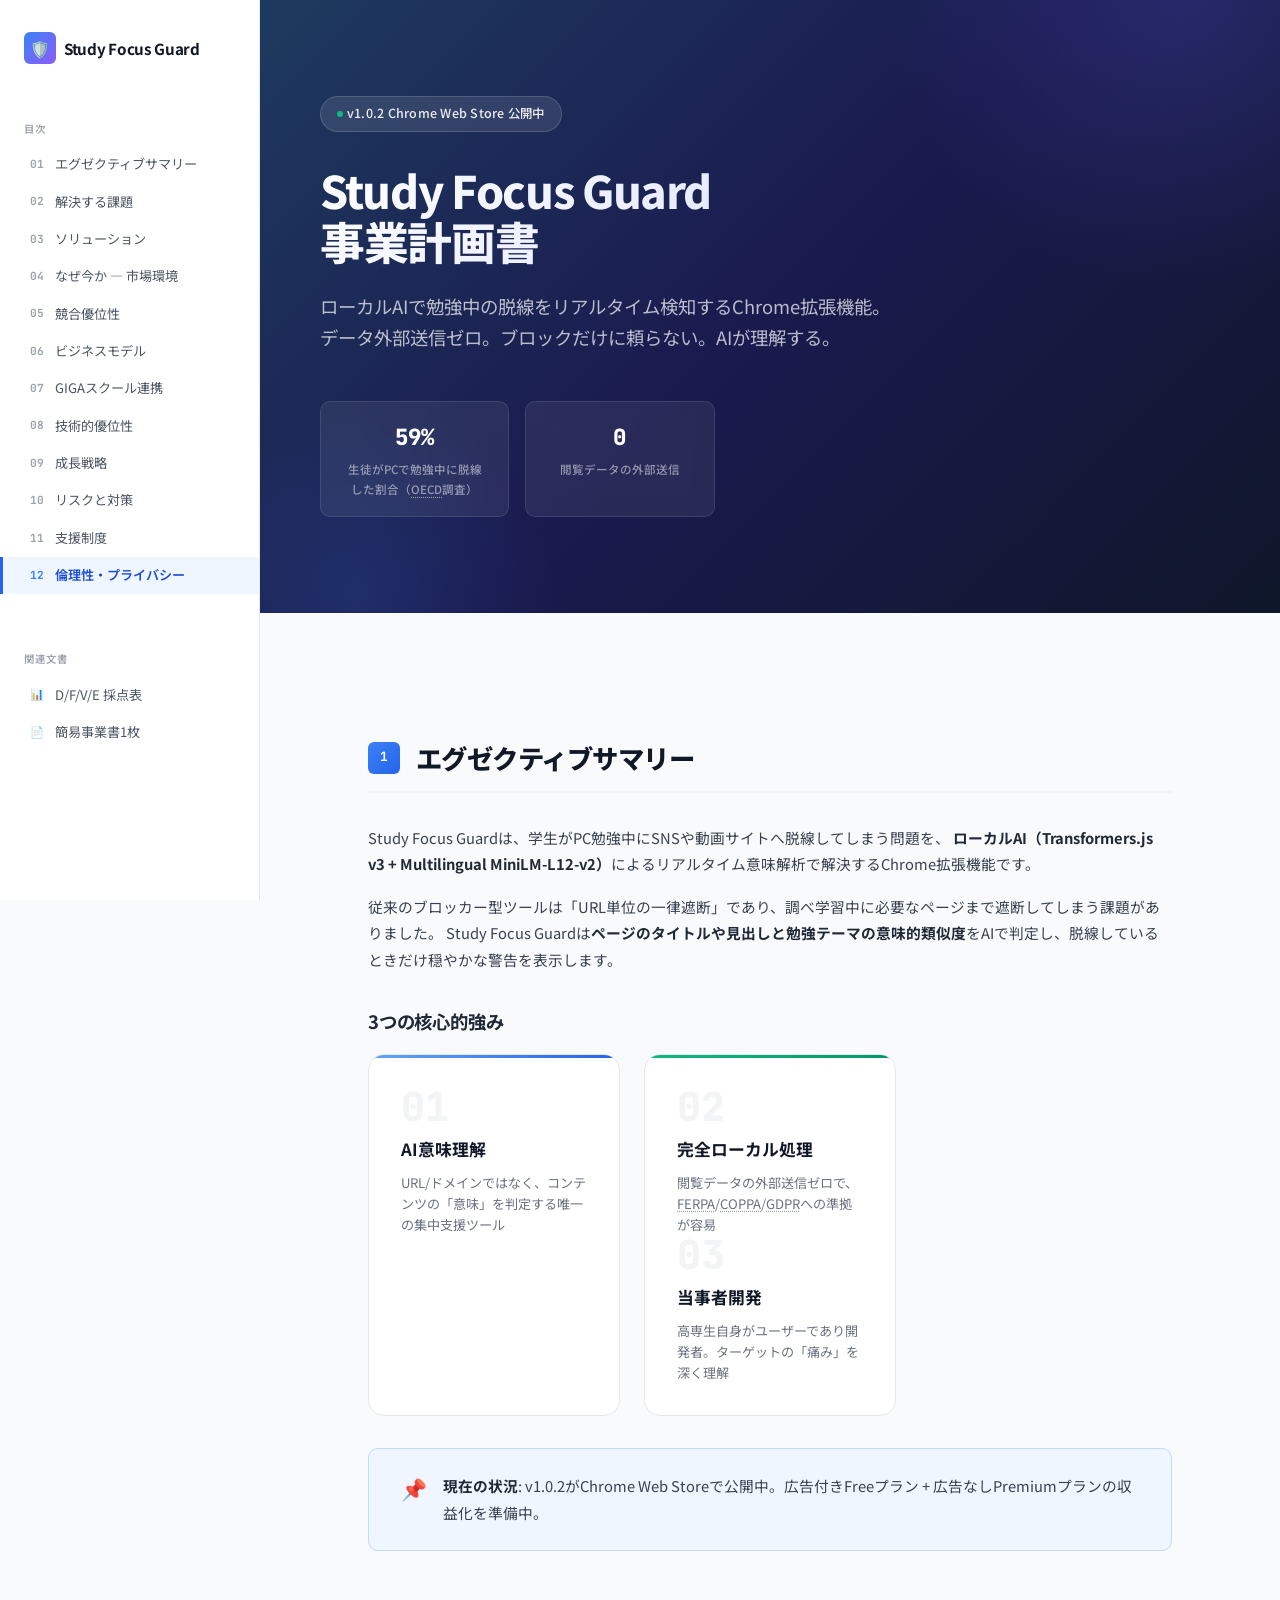
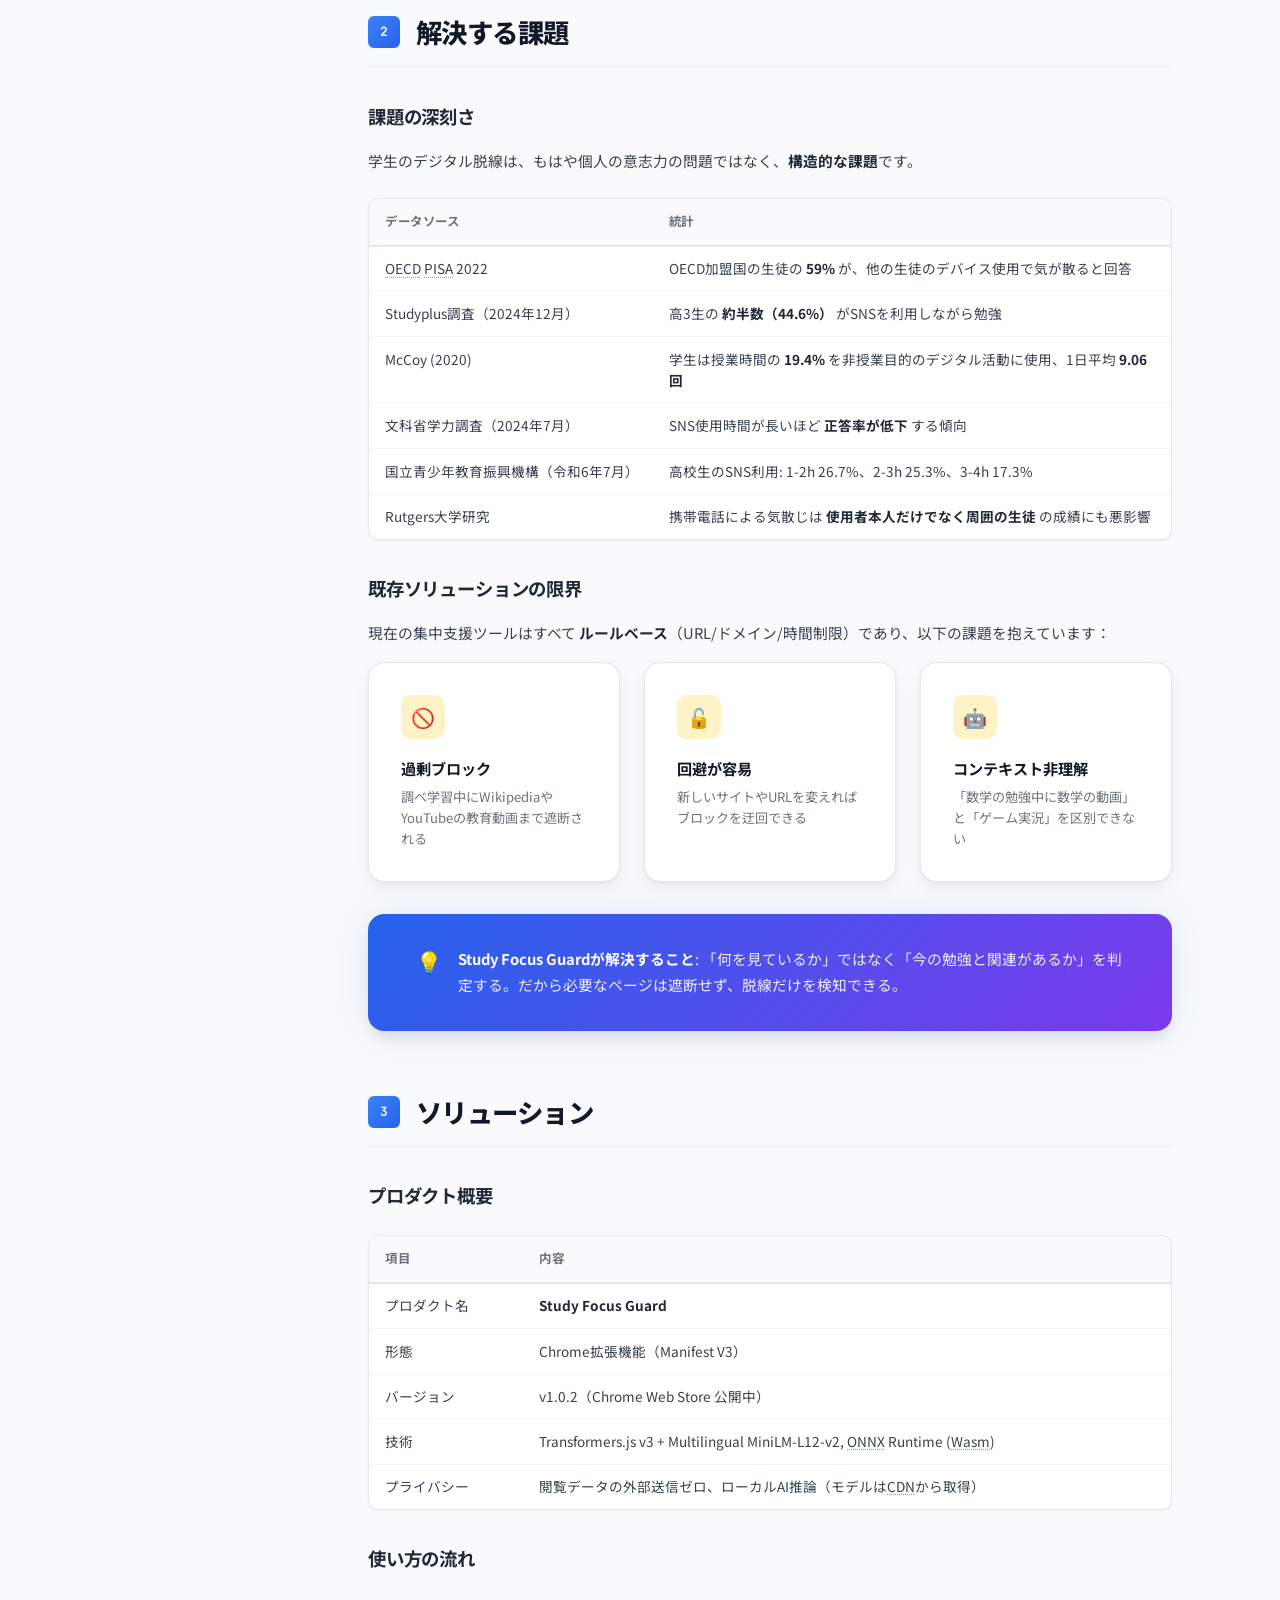
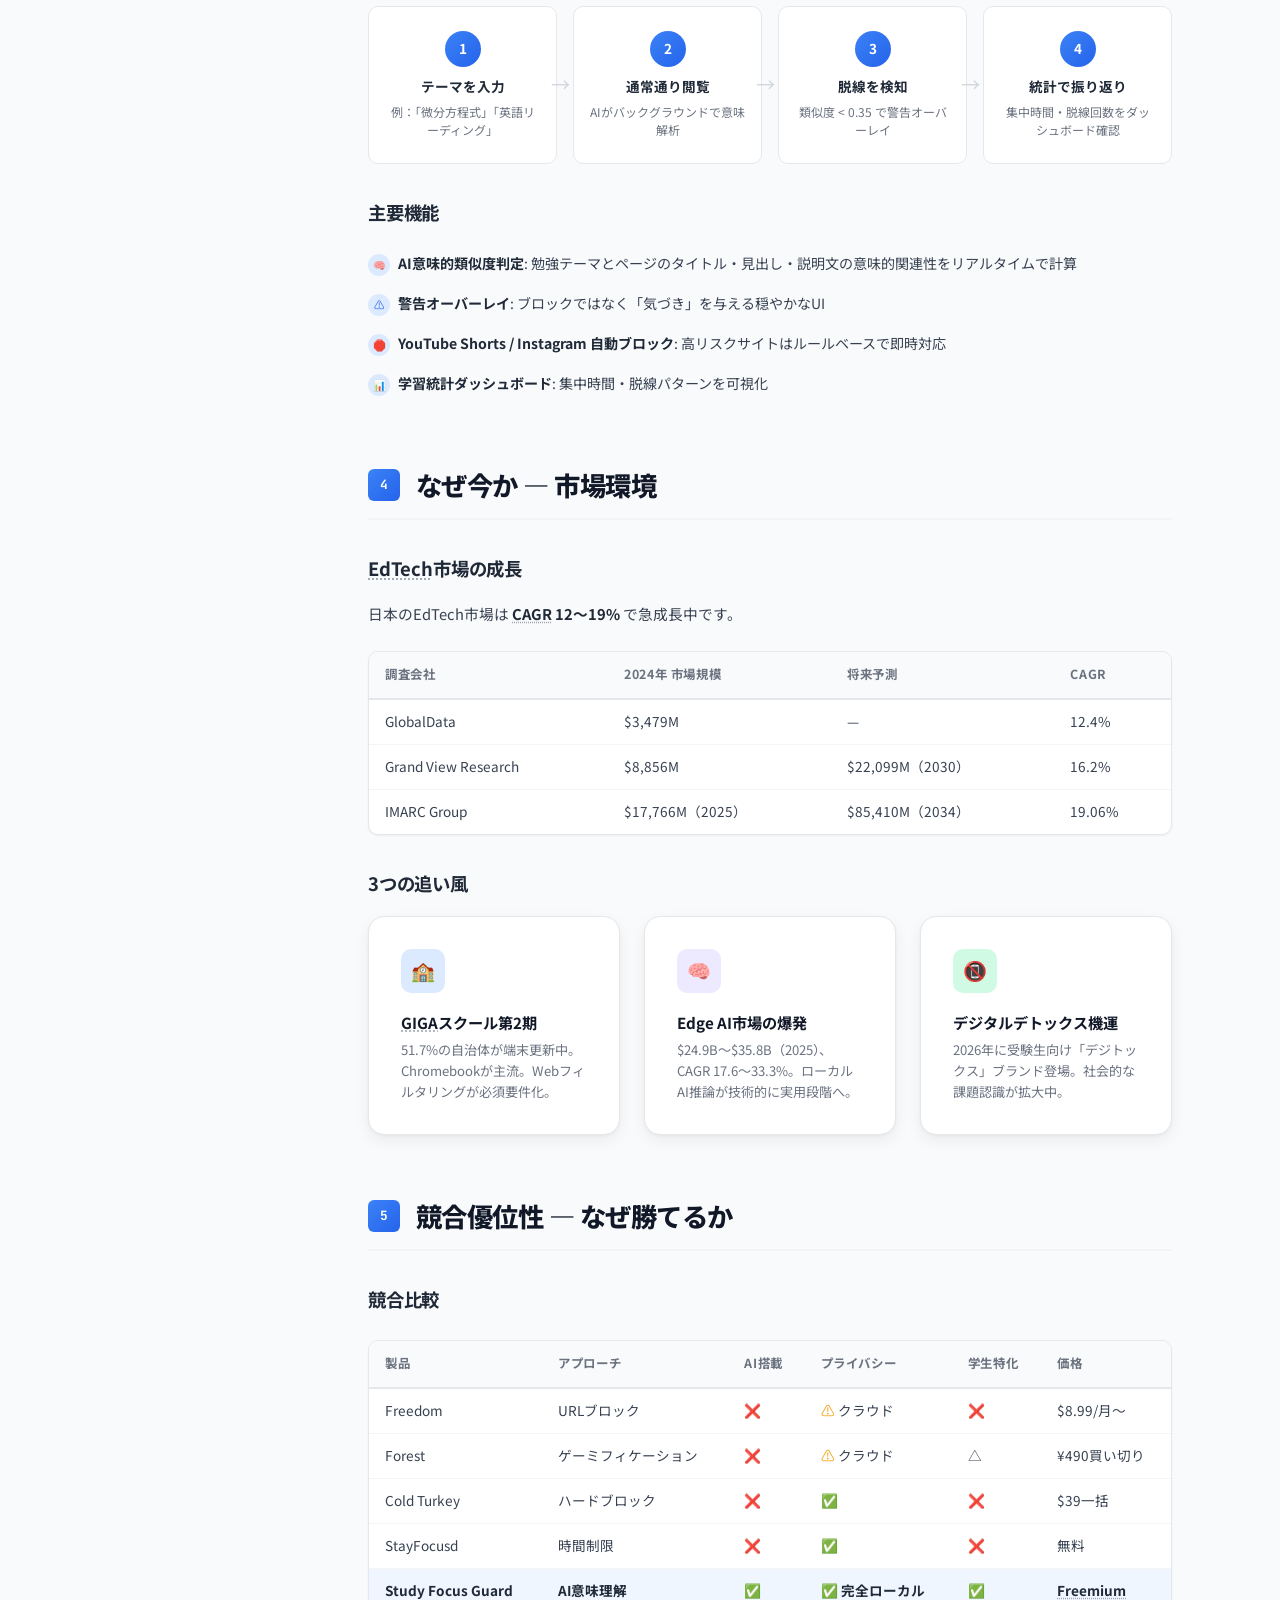
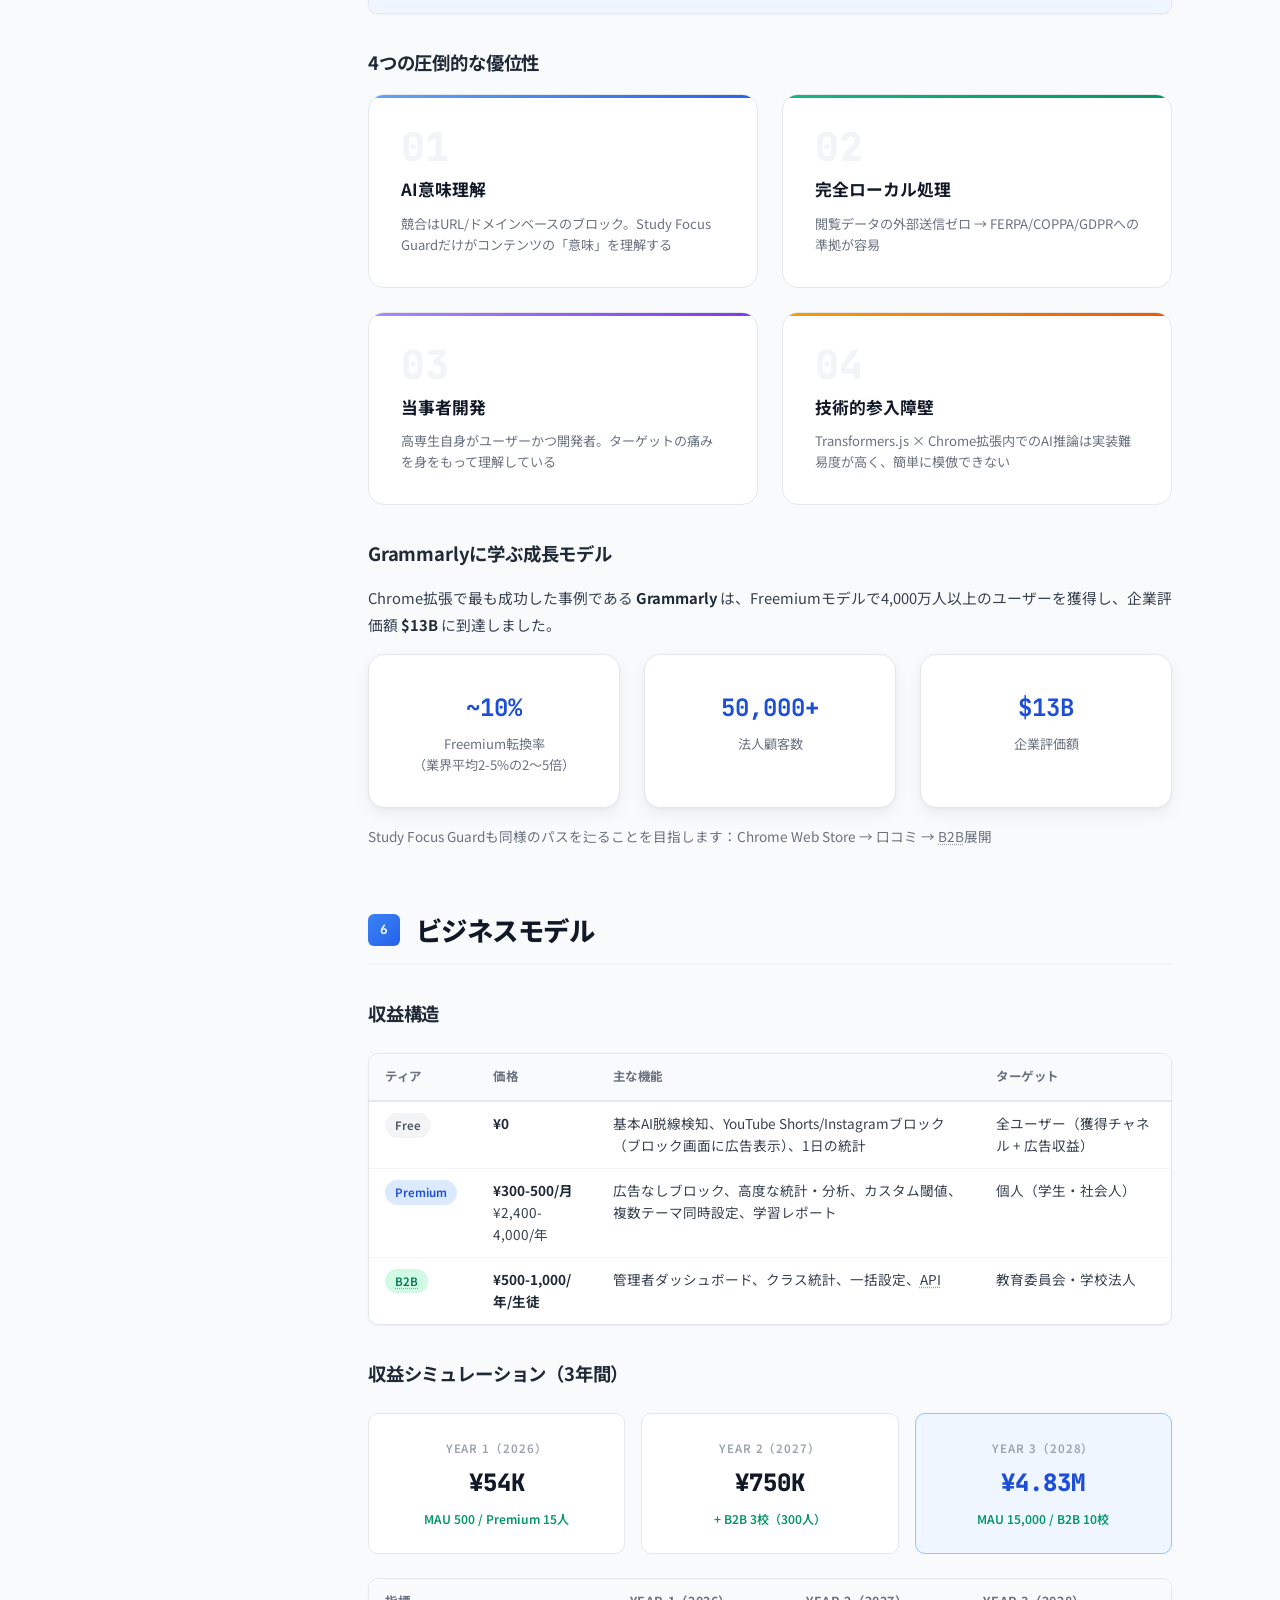
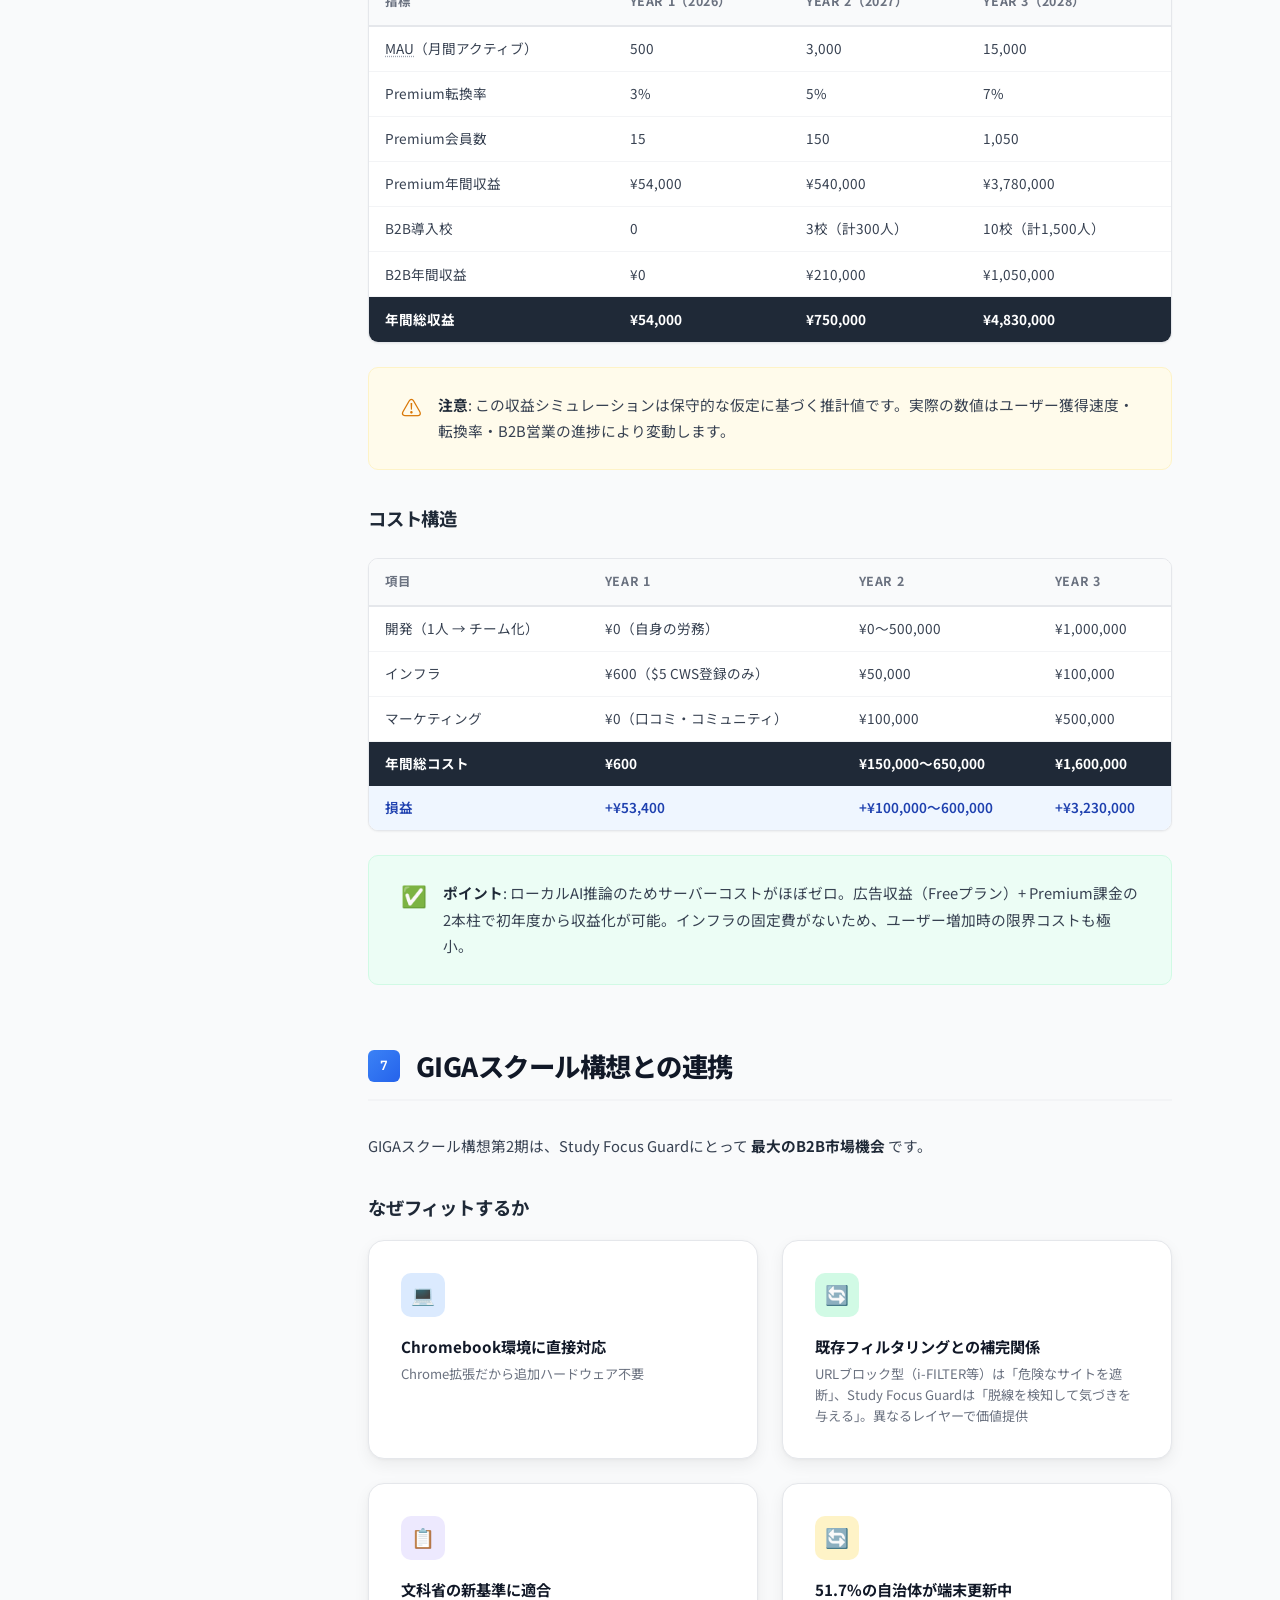
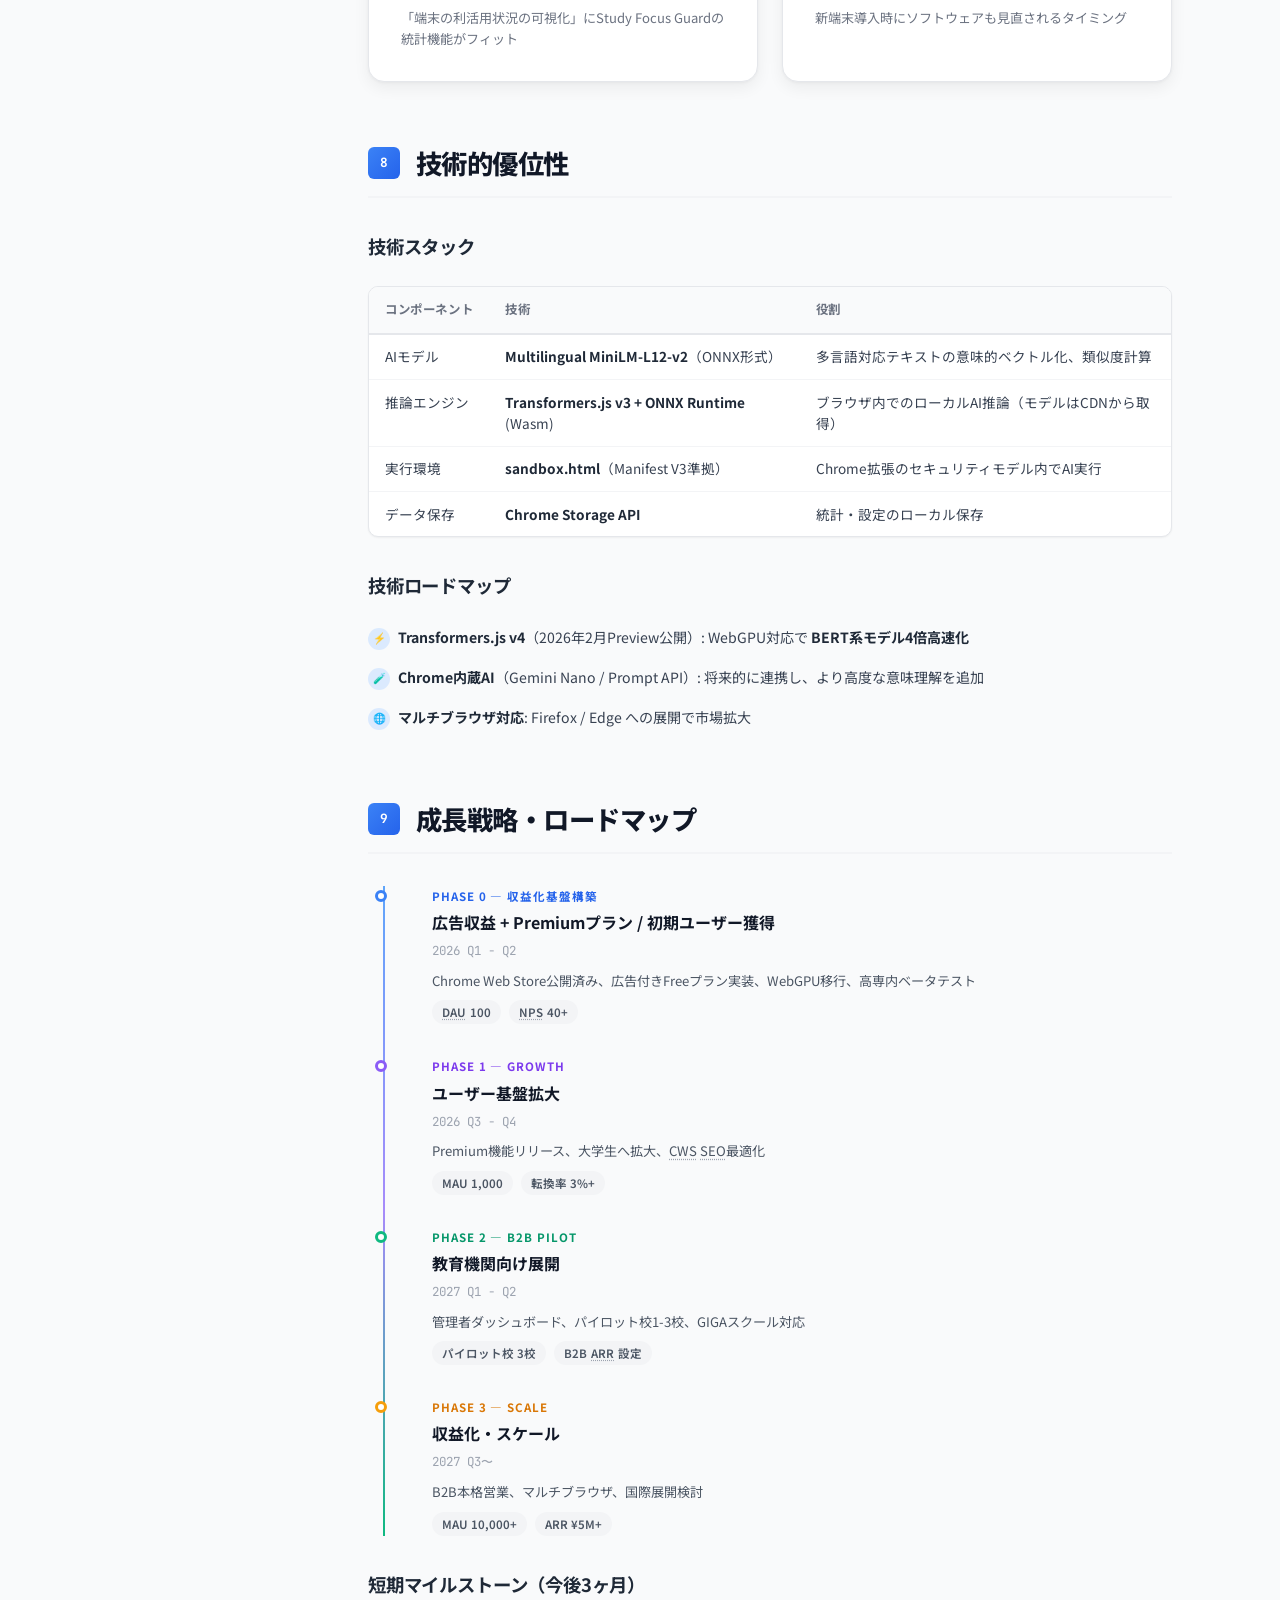
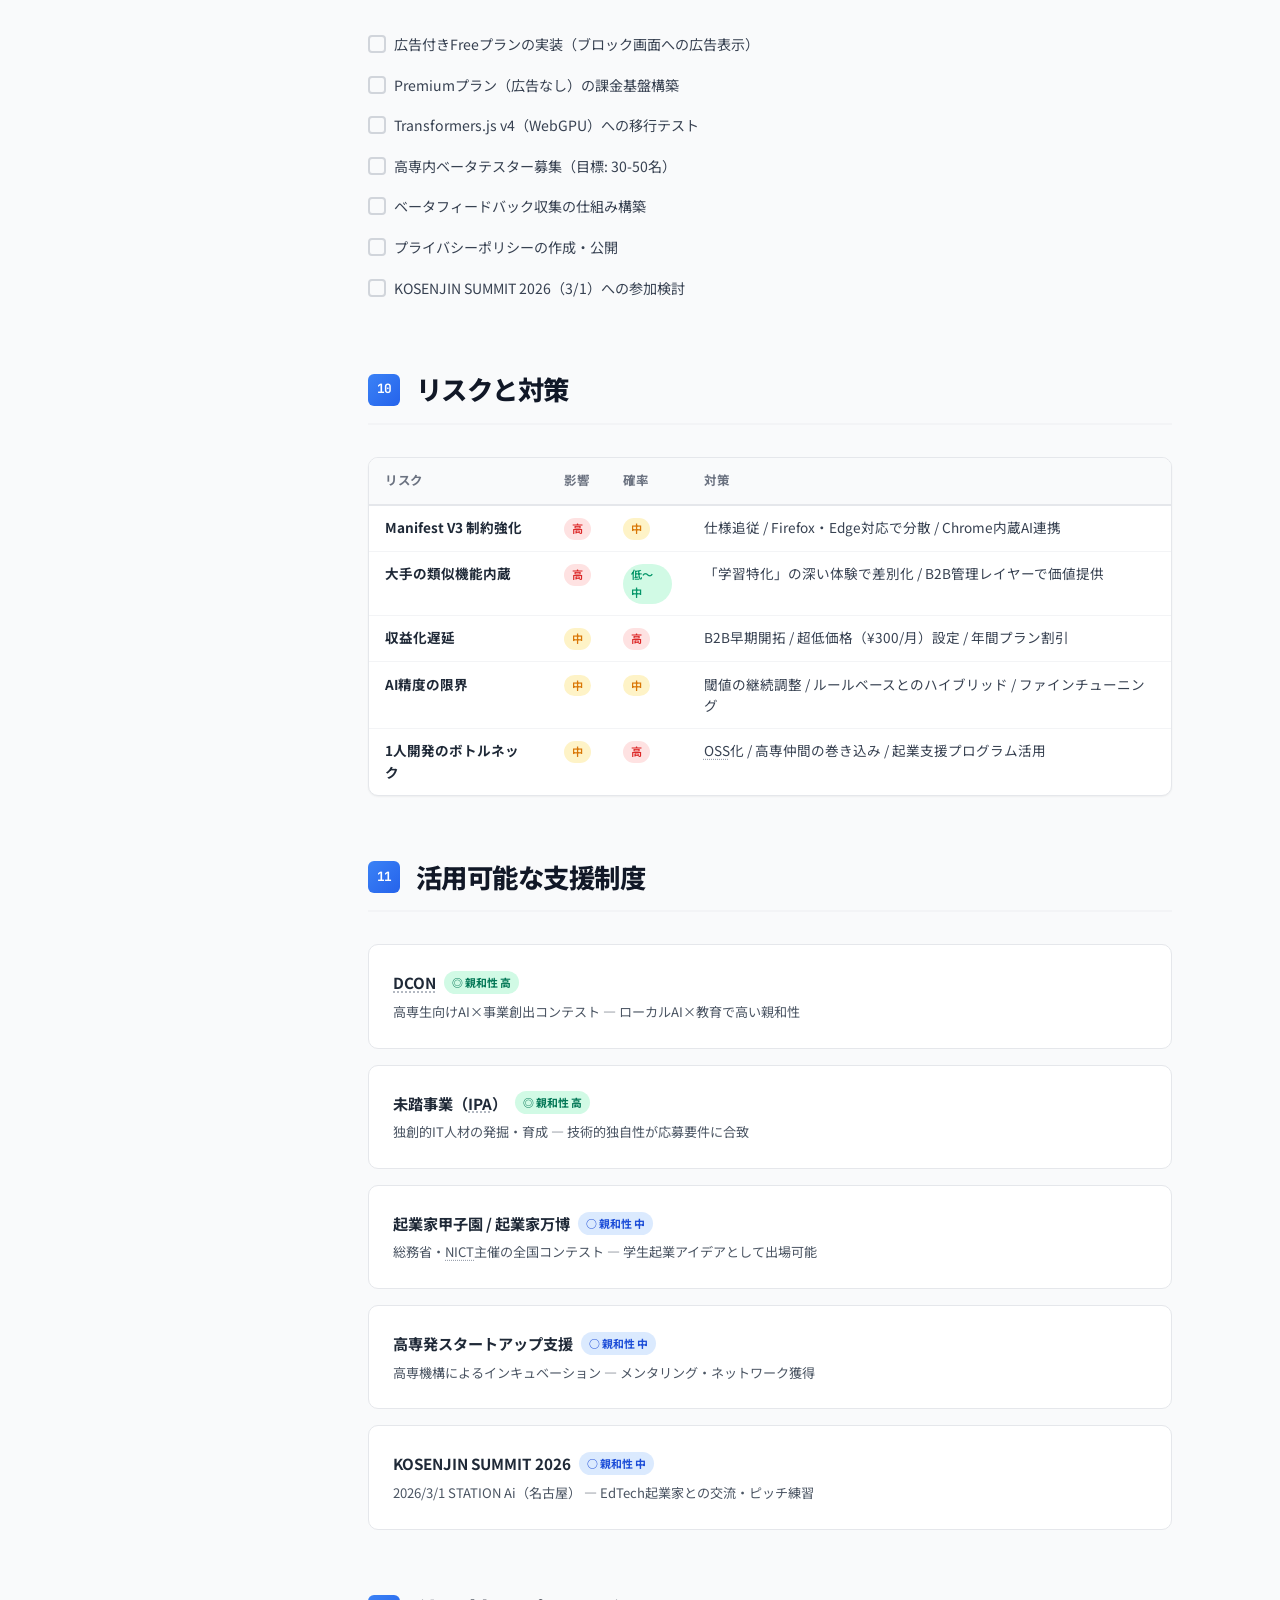
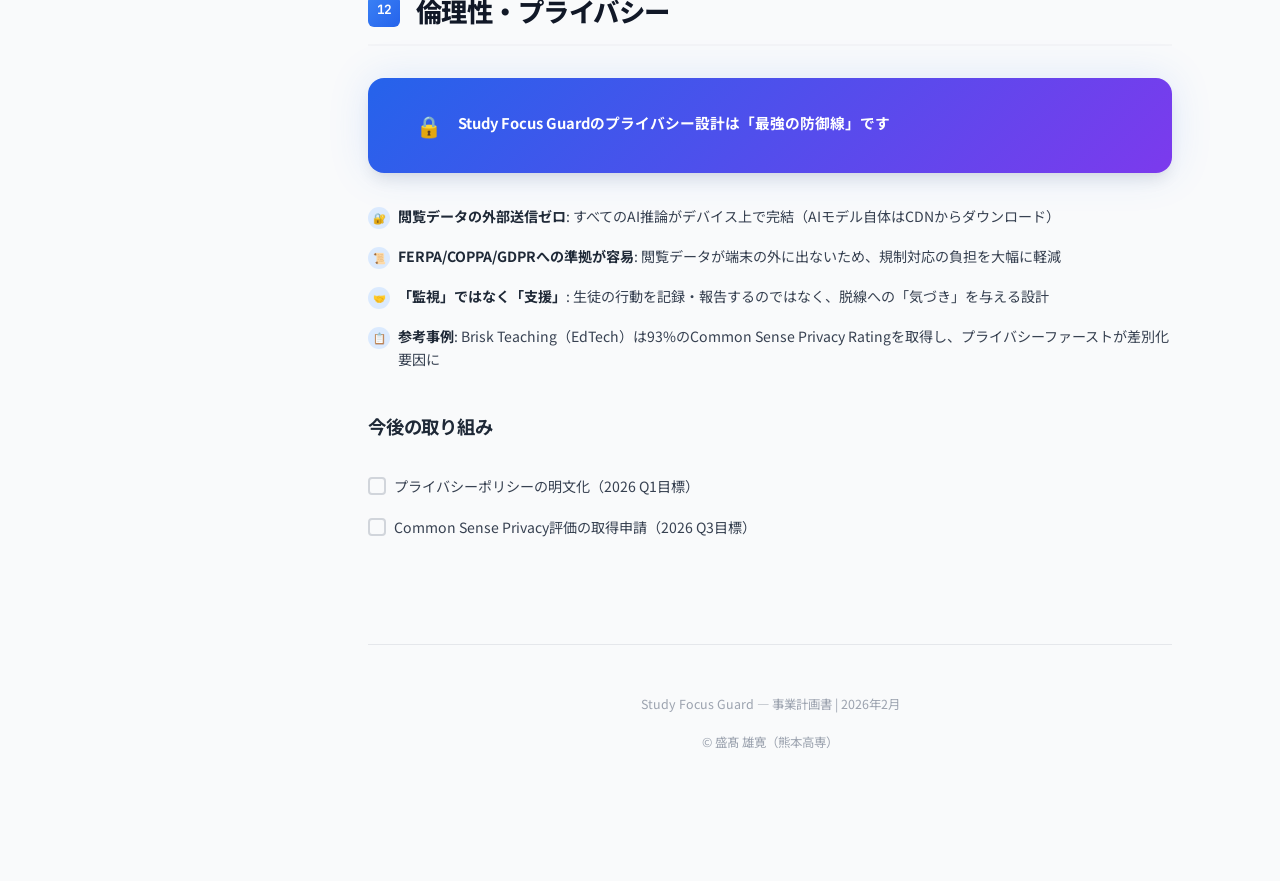
==== docs/index.html @ 56465aa6 "github pagesのためにディレクトリファイルを移動" ====
<!DOCTYPE html>
<html lang="ja">
<head>
  <meta charset="UTF-8">
  <meta name="viewport" content="width=device-width, initial-scale=1.0">
  <title>事業計画書 — Study Focus Guard</title>
  <link rel="preconnect" href="https://fonts.googleapis.com">
  <link rel="preconnect" href="https://fonts.gstatic.com" crossorigin>
  <link href="https://fonts.googleapis.com/css2?family=Inter:wght@400;500;600;700;800;900&family=Noto+Sans+JP:wght@400;500;600;700;800;900&family=JetBrains+Mono:wght@400;600;700&display=swap" rel="stylesheet">
  <link rel="stylesheet" href="styles.css">
</head>
<body>

<!-- Mobile Menu Toggle -->
<button class="menu-toggle" id="menuToggle" aria-label="メニューを開く">☰</button>

<!-- Sidebar Overlay -->
<div class="sidebar-overlay" id="sidebarOverlay"></div>

<div class="page-wrapper">

  <!-- ========== Sidebar Navigation ========== -->
  <aside class="sidebar" id="sidebar">
    <div class="sidebar-header">
      <div class="sidebar-logo">
        <span class="logo-icon">🛡️</span>
        Study Focus Guard
      </div>
    </div>
    <div class="sidebar-label">目次</div>
    <ul class="sidebar-nav" id="sidebarNav">
      <li><a href="#executive-summary"><span class="nav-number">01</span>エグゼクティブサマリー</a></li>
      <li><a href="#problem"><span class="nav-number">02</span>解決する課題</a></li>
      <li><a href="#solution"><span class="nav-number">03</span>ソリューション</a></li>
      <li><a href="#market"><span class="nav-number">04</span>なぜ今か — 市場環境</a></li>
      <li><a href="#competitive"><span class="nav-number">05</span>競合優位性</a></li>
      <li><a href="#business-model"><span class="nav-number">06</span>ビジネスモデル</a></li>
      <li><a href="#giga-school"><span class="nav-number">07</span>GIGAスクール連携</a></li>
      <li><a href="#technology"><span class="nav-number">08</span>技術的優位性</a></li>
      <li><a href="#roadmap"><span class="nav-number">09</span>成長戦略</a></li>
      <li><a href="#risk"><span class="nav-number">10</span>リスクと対策</a></li>
      <li><a href="#support"><span class="nav-number">11</span>支援制度</a></li>
      <li><a href="#ethics"><span class="nav-number">12</span>倫理性・プライバシー</a></li>
    </ul>

    <div class="sidebar-label" style="margin-top: var(--space-xl);">関連文書</div>
    <ul class="sidebar-nav">
      <li><a href="dfve.html"><span class="nav-number">📊</span>D/F/V/E 採点表</a></li>
      <li><a href="lean-canvas.html"><span class="nav-number">📄</span>簡易事業書1枚</a></li>
    </ul>
  </aside>

  <!-- ========== Main Content ========== -->
  <main class="main-content">

    <!-- Hero Section -->
    <section class="hero" id="top">
      <div class="hero-inner">
        <div class="hero-badge">
          <span class="badge-dot"></span>
          v1.0.2 Chrome Web Store 公開中
        </div>
        <h1>Study Focus Guard<br>事業計画書</h1>
        <p class="subtitle">
          ローカルAIで勉強中の脱線をリアルタイム検知するChrome拡張機能。<br>
          データ外部送信ゼロ。ブロックだけに頼らない。AIが理解する。
        </p>
        <div class="hero-stats">
          <div class="hero-stat">
            <div class="stat-value">59%</div>
            <div class="stat-label">生徒がPCで勉強中に脱線した割合（<abbr title="経済協力開発機構 (Organisation for Economic Co-operation and Development)">OECD</abbr>調査）</div>
          </div>
          <div class="hero-stat">
            <div class="stat-value">0</div>
            <div class="stat-label">閲覧データの外部送信</div>
          </div>
        </div>
      </div>
    </section>

    <div class="content-container">

      <!-- ===================== 1. Executive Summary ===================== -->
      <section class="section" id="executive-summary">
        <div class="section-header">
          <h2><span class="section-number">1</span>エグゼクティブサマリー</h2>
        </div>

        <p>
          Study Focus Guardは、学生がPC勉強中にSNSや動画サイトへ脱線してしまう問題を、
          <strong>ローカルAI（Transformers.js v3 + Multilingual MiniLM-L12-v2）</strong>によるリアルタイム意味解析で解決するChrome拡張機能です。
        </p>
        <p>
          従来のブロッカー型ツールは「URL単位の一律遮断」であり、調べ学習中に必要なページまで遮断してしまう課題がありました。
          Study Focus Guardは<strong>ページのタイトルや見出しと勉強テーマの意味的類似度</strong>をAIで判定し、脱線しているときだけ穏やかな警告を表示します。
        </p>

        <h3>3つの核心的強み</h3>
        <div class="card-grid card-grid-3" style="margin-top: var(--space-md);">
          <div class="strength-card animate-in animate-delay-1">
            <div class="strength-number">01</div>
            <div class="strength-title">AI意味理解</div>
            <div class="strength-desc">URL/ドメインではなく、コンテンツの「意味」を判定する唯一の集中支援ツール</div>
          </div>
          <div class="strength-card animate-in animate-delay-2">
            <div class="strength-number">02</div>
            <div class="strength-title">完全ローカル処理</div>
            <div class="strength-desc">閲覧データの外部送信ゼロで、<abbr title="米国 家庭教育権・プライバシー法">FERPA</abbr>/<abbr title="米国 児童オンラインプライバシー保護法">COPPA</abbr>/<abbr title="EU 一般データ保護規則">GDPR</abbr>への準拠が容易</div>
            <div class="strength-number">03</div>
            <div class="strength-title">当事者開発</div>
            <div class="strength-desc">高専生自身がユーザーであり開発者。ターゲットの「痛み」を深く理解</div>
          </div>
        </div>

        <div class="callout callout-blue" style="margin-top: var(--space-xl);">
          <div class="callout-icon">📌</div>
          <div class="callout-content">
            <p><strong>現在の状況</strong>: v1.0.2がChrome Web Storeで公開中。広告付きFreeプラン + 広告なしPremiumプランの収益化を準備中。</p>
          </div>
        </div>
      </section>

      <!-- ===================== 2. Problem ===================== -->
      <section class="section" id="problem">
        <div class="section-header">
          <h2><span class="section-number">2</span>解決する課題</h2>
        </div>

        <h3>課題の深刻さ</h3>
        <p>学生のデジタル脱線は、もはや個人の意志力の問題ではなく、<strong>構造的な課題</strong>です。</p>

        <div class="table-wrapper">
          <table>
            <thead>
              <tr>
                <th>データソース</th>
                <th>統計</th>
              </tr>
            </thead>
            <tbody>
              <tr>
                <td><abbr title="経済協力開発機構">OECD</abbr> <abbr title="学習到達度の国際的な評価プログラム (Programme for International Student Assessment)">PISA</abbr> 2022</td>
                <td>OECD加盟国の生徒の <strong>59%</strong> が、他の生徒のデバイス使用で気が散ると回答</td>
              </tr>
              <tr>
                <td>Studyplus調査（2024年12月）</td>
                <td>高3生の <strong>約半数（44.6%）</strong> がSNSを利用しながら勉強</td>
              </tr>
              <tr>
                <td>McCoy (2020)</td>
                <td>学生は授業時間の <strong>19.4%</strong> を非授業目的のデジタル活動に使用、1日平均 <strong>9.06回</strong></td>
              </tr>
              <tr>
                <td>文科省学力調査（2024年7月）</td>
                <td>SNS使用時間が長いほど <strong>正答率が低下</strong> する傾向</td>
              </tr>
              <tr>
                <td>国立青少年教育振興機構（令和6年7月）</td>
                <td>高校生のSNS利用: 1-2h 26.7%、2-3h 25.3%、3-4h 17.3%</td>
              </tr>
              <tr>
                <td>Rutgers大学研究</td>
                <td>携帯電話による気散じは <strong>使用者本人だけでなく周囲の生徒</strong> の成績にも悪影響</td>
              </tr>
            </tbody>
          </table>
        </div>

        <h3>既存ソリューションの限界</h3>
        <p>
          現在の集中支援ツールはすべて <strong>ルールベース</strong>（URL/ドメイン/時間制限）であり、以下の課題を抱えています：
        </p>

        <div class="card-grid card-grid-3" style="margin-top: var(--space-md);">
          <div class="card">
            <div class="card-icon card-icon-amber">🚫</div>
            <div class="card-title">過剰ブロック</div>
            <div class="card-desc">調べ学習中にWikipediaやYouTubeの教育動画まで遮断される</div>
          </div>
          <div class="card">
            <div class="card-icon card-icon-amber">🔓</div>
            <div class="card-title">回避が容易</div>
            <div class="card-desc">新しいサイトやURLを変えればブロックを迂回できる</div>
          </div>
          <div class="card">
            <div class="card-icon card-icon-amber">🤖</div>
            <div class="card-title">コンテキスト非理解</div>
            <div class="card-desc">「数学の勉強中に数学の動画」と「ゲーム実況」を区別できない</div>
          </div>
        </div>

        <div class="callout callout-highlight" style="margin-top: var(--space-xl);">
          <div class="callout-icon">💡</div>
          <div class="callout-content">
            <p><strong>Study Focus Guardが解決すること</strong>: 「何を見ているか」ではなく「今の勉強と関連があるか」を判定する。だから必要なページは遮断せず、脱線だけを検知できる。</p>
          </div>
        </div>
      </section>

      <!-- ===================== 3. Solution ===================== -->
      <section class="section" id="solution">
        <div class="section-header">
          <h2><span class="section-number">3</span>ソリューション</h2>
        </div>

        <h3>プロダクト概要</h3>
        <div class="table-wrapper">
          <table>
            <thead>
              <tr><th>項目</th><th>内容</th></tr>
            </thead>
            <tbody>
              <tr><td>プロダクト名</td><td><strong>Study Focus Guard</strong></td></tr>
              <tr><td>形態</td><td>Chrome拡張機能（Manifest V3）</td></tr>
              <tr><td>バージョン</td><td>v1.0.2（Chrome Web Store 公開中）</td></tr>
              <tr><td>技術</td><td>Transformers.js v3 + Multilingual MiniLM-L12-v2, <abbr title="ニューラルネットワークのオープン規格モデル形式 (Open Neural Network Exchange)">ONNX</abbr> Runtime (<abbr title="ブラウザ上で高速実行するための中間形式 (WebAssembly)">Wasm</abbr>)</td></tr>
              <tr><td>プライバシー</td><td>閲覧データの外部送信ゼロ、ローカルAI推論（モデルは<abbr title="コンテンツ配信ネットワーク (Content Delivery Network)">CDN</abbr>から取得）</td></tr>

            </tbody>
          </table>
        </div>

        <h3>使い方の流れ</h3>
        <div class="flow-steps">
          <div class="flow-step">
            <div class="flow-step-number">1</div>
            <div class="flow-step-title">テーマを入力</div>
            <div class="flow-step-desc">例：「微分方程式」「英語リーディング」</div>
          </div>
          <div class="flow-step">
            <div class="flow-step-number">2</div>
            <div class="flow-step-title">通常通り閲覧</div>
            <div class="flow-step-desc">AIがバックグラウンドで意味解析</div>
          </div>
          <div class="flow-step">
            <div class="flow-step-number">3</div>
            <div class="flow-step-title">脱線を検知</div>
            <div class="flow-step-desc">類似度 &lt; 0.35 で警告オーバーレイ</div>
          </div>
          <div class="flow-step">
            <div class="flow-step-number">4</div>
            <div class="flow-step-title">統計で振り返り</div>
            <div class="flow-step-desc">集中時間・脱線回数をダッシュボード確認</div>
          </div>
        </div>

        <h3>主要機能</h3>
        <ul class="feature-list">
          <li>
            <span class="feature-icon">🧠</span>
            <span><strong>AI意味的類似度判定</strong>: 勉強テーマとページのタイトル・見出し・説明文の意味的関連性をリアルタイムで計算</span>
          </li>
          <li>
            <span class="feature-icon">⚠️</span>
            <span><strong>警告オーバーレイ</strong>: ブロックではなく「気づき」を与える穏やかなUI</span>
          </li>
          <li>
            <span class="feature-icon">🛑</span>
            <span><strong>YouTube Shorts / Instagram 自動ブロック</strong>: 高リスクサイトはルールベースで即時対応</span>
          </li>
          <li>
            <span class="feature-icon">📊</span>
            <span><strong>学習統計ダッシュボード</strong>: 集中時間・脱線パターンを可視化</span>
          </li>
        </ul>
      </section>

      <!-- ===================== 4. Market ===================== -->
      <section class="section" id="market">
        <div class="section-header">
          <h2><span class="section-number">4</span>なぜ今か — 市場環境</h2>
        </div>

        <h3><abbr title="教育 × テクノロジー (Education Technology)">EdTech</abbr>市場の成長</h3>
        <p>日本のEdTech市場は <strong><abbr title="年平均成長率 (Compound Annual Growth Rate)">CAGR</abbr> 12〜19%</strong> で急成長中です。</p>

        <div class="table-wrapper">
          <table>
            <thead>
              <tr><th>調査会社</th><th>2024年 市場規模</th><th>将来予測</th><th>CAGR</th></tr>
            </thead>
            <tbody>
              <tr><td>GlobalData</td><td>$3,479M</td><td>—</td><td>12.4%</td></tr>
              <tr><td>Grand View Research</td><td>$8,856M</td><td>$22,099M（2030）</td><td>16.2%</td></tr>
              <tr><td>IMARC Group</td><td>$17,766M（2025）</td><td>$85,410M（2034）</td><td>19.06%</td></tr>
            </tbody>
          </table>
        </div>

        <h3>3つの追い風</h3>
        <div class="card-grid card-grid-3" style="margin-top: var(--space-md);">
          <div class="card">
            <div class="card-icon card-icon-blue">🏫</div>
            <div class="card-title"><abbr title="Global Innovation Gateway for All — 文科省が推進する全校端末配布構想">GIGA</abbr>スクール第2期</div>
            <div class="card-desc">51.7%の自治体が端末更新中。Chromebookが主流。Webフィルタリングが必須要件化。</div>
          </div>
          <div class="card">
            <div class="card-icon card-icon-purple">🧠</div>
            <div class="card-title">Edge AI市場の爆発</div>
            <div class="card-desc">$24.9B〜$35.8B（2025）、CAGR 17.6〜33.3%。ローカルAI推論が技術的に実用段階へ。</div>
          </div>
          <div class="card">
            <div class="card-icon card-icon-green">📵</div>
            <div class="card-title">デジタルデトックス機運</div>
            <div class="card-desc">2026年に受験生向け「デジトックス」ブランド登場。社会的な課題認識が拡大中。</div>
          </div>
        </div>
      </section>

      <!-- ===================== 5. Competitive ===================== -->
      <section class="section" id="competitive">
        <div class="section-header">
          <h2><span class="section-number">5</span>競合優位性 — なぜ勝てるか</h2>
        </div>

        <h3>競合比較</h3>
        <div class="table-wrapper">
          <table>
            <thead>
              <tr><th>製品</th><th>アプローチ</th><th>AI搭載</th><th>プライバシー</th><th>学生特化</th><th>価格</th></tr>
            </thead>
            <tbody>
              <tr>
                <td>Freedom</td>
                <td>URLブロック</td>
                <td><span class="cross">❌</span></td>
                <td><span class="warn">⚠️</span> クラウド</td>
                <td><span class="cross">❌</span></td>
                <td>$8.99/月〜</td>
              </tr>
              <tr>
                <td>Forest</td>
                <td>ゲーミフィケーション</td>
                <td><span class="cross">❌</span></td>
                <td><span class="warn">⚠️</span> クラウド</td>
                <td>△</td>
                <td>¥490買い切り</td>
              </tr>
              <tr>
                <td>Cold Turkey</td>
                <td>ハードブロック</td>
                <td><span class="cross">❌</span></td>
                <td><span class="check">✅</span></td>
                <td><span class="cross">❌</span></td>
                <td>$39一括</td>
              </tr>
              <tr>
                <td>StayFocusd</td>
                <td>時間制限</td>
                <td><span class="cross">❌</span></td>
                <td><span class="check">✅</span></td>
                <td><span class="cross">❌</span></td>
                <td>無料</td>
              </tr>
              <tr class="row-highlight">
                <td><strong>Study Focus Guard</strong></td>
                <td><strong>AI意味理解</strong></td>
                <td><span class="check"><strong>✅</strong></span></td>
                <td><span class="check"><strong>✅ 完全ローカル</strong></span></td>
                <td><span class="check"><strong>✅</strong></span></td>
                <td><strong><abbr title="基本無料 + 有料プレミアムの収益モデル (Free + Premium)">Freemium</abbr></strong></td>
              </tr>
            </tbody>
          </table>
        </div>

        <h3>4つの圧倒的な優位性</h3>
        <div class="card-grid card-grid-2" style="margin-top: var(--space-md);">
          <div class="strength-card">
            <div class="strength-number">01</div>
            <div class="strength-title">AI意味理解</div>
            <div class="strength-desc">競合はURL/ドメインベースのブロック。Study Focus Guardだけがコンテンツの「意味」を理解する</div>
          </div>
          <div class="strength-card">
            <div class="strength-number">02</div>
            <div class="strength-title">完全ローカル処理</div>
            <div class="strength-desc">閲覧データの外部送信ゼロ → FERPA/COPPA/GDPRへの準拠が容易</div>
          </div>
          <div class="strength-card">
            <div class="strength-number">03</div>
            <div class="strength-title">当事者開発</div>
            <div class="strength-desc">高専生自身がユーザーかつ開発者。ターゲットの痛みを身をもって理解している</div>
          </div>
          <div class="strength-card">
            <div class="strength-number">04</div>
            <div class="strength-title">技術的参入障壁</div>
            <div class="strength-desc">Transformers.js × Chrome拡張内でのAI推論は実装難易度が高く、簡単に模倣できない</div>
          </div>
        </div>

        <h3>Grammarlyに学ぶ成長モデル</h3>
        <p>Chrome拡張で最も成功した事例である <strong>Grammarly</strong> は、Freemiumモデルで4,000万人以上のユーザーを獲得し、企業評価額 <strong>$13B</strong> に到達しました。</p>
        <div class="card-grid card-grid-3" style="margin-top: var(--space-md);">
          <div class="card" style="text-align: center;">
            <div class="card-title" style="font-size: 1.5rem; color: var(--primary-700); font-family: var(--font-mono);">~10%</div>
            <div class="card-desc">Freemium転換率<br>（業界平均2-5%の2〜5倍）</div>
          </div>
          <div class="card" style="text-align: center;">
            <div class="card-title" style="font-size: 1.5rem; color: var(--primary-700); font-family: var(--font-mono);">50,000+</div>
            <div class="card-desc">法人顧客数</div>
          </div>
          <div class="card" style="text-align: center;">
            <div class="card-title" style="font-size: 1.5rem; color: var(--primary-700); font-family: var(--font-mono);">$13B</div>
            <div class="card-desc">企業評価額</div>
          </div>
        </div>
        <p style="margin-top: var(--space-md); color: var(--gray-500); font-size: 0.85rem;">Study Focus Guardも同様のパスを辷ることを目指します：Chrome Web Store → 口コミ → <abbr title="企業対企業の取引 (Business to Business)">B2B</abbr>展開</p>
      </section>

      <!-- ===================== 6. Business Model ===================== -->
      <section class="section" id="business-model">
        <div class="section-header">
          <h2><span class="section-number">6</span>ビジネスモデル</h2>
        </div>

        <h3>収益構造</h3>
        <div class="table-wrapper">
          <table>
            <thead>
              <tr><th>ティア</th><th>価格</th><th>主な機能</th><th>ターゲット</th></tr>
            </thead>
            <tbody>
              <tr>
                <td><span class="tag">Free</span></td>
                <td><strong>¥0</strong></td>
                <td>基本AI脱線検知、YouTube Shorts/Instagramブロック（ブロック画面に広告表示）、1日の統計</td>
                <td>全ユーザー（獲得チャネル + 広告収益）</td>
              </tr>
              <tr>
                <td><span class="tag tag-blue">Premium</span></td>
                <td><strong>¥300-500/月</strong><br>¥2,400-4,000/年</td>
                <td>広告なしブロック、高度な統計・分析、カスタム閾値、複数テーマ同時設定、学習レポート</td>
                <td>個人（学生・社会人）</td>
              </tr>
              <tr>
                <td><span class="tag tag-green"><abbr title="企業対企業向け販売">B2B</abbr></span></td>
                <td><strong>¥500-1,000/年/生徒</strong></td>
                <td>管理者ダッシュボード、クラス統計、一括設定、<abbr title="外部システムとの連携用インターフェース (Application Programming Interface)">API</abbr></td>
                <td>教育委員会・学校法人</td>
              </tr>
            </tbody>
          </table>
        </div>

        <h3>収益シミュレーション（3年間）</h3>
        <div class="revenue-row">
          <div class="revenue-card">
            <div class="revenue-year">Year 1（2026）</div>
            <div class="revenue-amount">¥54K</div>
            <div class="revenue-growth">MAU 500 / Premium 15人</div>
          </div>
          <div class="revenue-card">
            <div class="revenue-year">Year 2（2027）</div>
            <div class="revenue-amount">¥750K</div>
            <div class="revenue-growth">+ B2B 3校（300人）</div>
          </div>
          <div class="revenue-card">
            <div class="revenue-year">Year 3（2028）</div>
            <div class="revenue-amount">¥4.83M</div>
            <div class="revenue-growth">MAU 15,000 / B2B 10校</div>
          </div>
        </div>

        <div class="table-wrapper">
          <table>
            <thead>
              <tr><th>指標</th><th>Year 1（2026）</th><th>Year 2（2027）</th><th>Year 3（2028）</th></tr>
            </thead>
            <tbody>
              <tr><td><abbr title="月間アクティブユーザー数 (Monthly Active Users)">MAU</abbr>（月間アクティブ）</td><td>500</td><td>3,000</td><td>15,000</td></tr>
              <tr><td>Premium転換率</td><td>3%</td><td>5%</td><td>7%</td></tr>
              <tr><td>Premium会員数</td><td>15</td><td>150</td><td>1,050</td></tr>
              <tr><td>Premium年間収益</td><td>¥54,000</td><td>¥540,000</td><td>¥3,780,000</td></tr>
              <tr><td>B2B導入校</td><td>0</td><td>3校（計300人）</td><td>10校（計1,500人）</td></tr>
              <tr><td>B2B年間収益</td><td>¥0</td><td>¥210,000</td><td>¥1,050,000</td></tr>
              <tr class="row-total"><td>年間総収益</td><td>¥54,000</td><td>¥750,000</td><td>¥4,830,000</td></tr>
            </tbody>
          </table>
        </div>

        <div class="callout callout-amber">
          <div class="callout-icon">⚠️</div>
          <div class="callout-content">
            <p><strong>注意</strong>: この収益シミュレーションは保守的な仮定に基づく推計値です。実際の数値はユーザー獲得速度・転換率・B2B営業の進捗により変動します。</p>
          </div>
        </div>

        <h3>コスト構造</h3>
        <div class="table-wrapper">
          <table>
            <thead>
              <tr><th>項目</th><th>Year 1</th><th>Year 2</th><th>Year 3</th></tr>
            </thead>
            <tbody>
              <tr><td>開発（1人 → チーム化）</td><td>¥0（自身の労務）</td><td>¥0〜500,000</td><td>¥1,000,000</td></tr>
              <tr><td>インフラ</td><td>¥600（$5 CWS登録のみ）</td><td>¥50,000</td><td>¥100,000</td></tr>
              <tr><td>マーケティング</td><td>¥0（口コミ・コミュニティ）</td><td>¥100,000</td><td>¥500,000</td></tr>
              <tr class="row-total"><td>年間総コスト</td><td>¥600</td><td>¥150,000〜650,000</td><td>¥1,600,000</td></tr>
              <tr class="row-highlight"><td>損益</td><td>+¥53,400</td><td>+¥100,000〜600,000</td><td>+¥3,230,000</td></tr>
            </tbody>
          </table>
        </div>

        <div class="callout callout-green">
          <div class="callout-icon">✅</div>
          <div class="callout-content">
            <p><strong>ポイント</strong>: ローカルAI推論のためサーバーコストがほぼゼロ。広告収益（Freeプラン）+ Premium課金の2本柱で初年度から収益化が可能。インフラの固定費がないため、ユーザー増加時の限界コストも極小。</p>
          </div>
        </div>
      </section>

      <!-- ===================== 7. GIGA School ===================== -->
      <section class="section" id="giga-school">
        <div class="section-header">
          <h2><span class="section-number">7</span>GIGAスクール構想との連携</h2>
        </div>

        <p>GIGAスクール構想第2期は、Study Focus Guardにとって <strong>最大のB2B市場機会</strong> です。</p>

        <h3>なぜフィットするか</h3>
        <div class="card-grid card-grid-2" style="margin-top: var(--space-md);">
          <div class="card">
            <div class="card-icon card-icon-blue">💻</div>
            <div class="card-title">Chromebook環境に直接対応</div>
            <div class="card-desc">Chrome拡張だから追加ハードウェア不要</div>
          </div>
          <div class="card">
            <div class="card-icon card-icon-green">🔄</div>
            <div class="card-title">既存フィルタリングとの補完関係</div>
            <div class="card-desc">URLブロック型（i-FILTER等）は「危険なサイトを遮断」、Study Focus Guardは「脱線を検知して気づきを与える」。異なるレイヤーで価値提供</div>
          </div>
          <div class="card">
            <div class="card-icon card-icon-purple">📋</div>
            <div class="card-title">文科省の新基準に適合</div>
            <div class="card-desc">「端末の利活用状況の可視化」にStudy Focus Guardの統計機能がフィット</div>
          </div>
          <div class="card">
            <div class="card-icon card-icon-amber">🔄</div>
            <div class="card-title">51.7%の自治体が端末更新中</div>
            <div class="card-desc">新端末導入時にソフトウェアも見直されるタイミング</div>
          </div>
        </div>
      </section>

      <!-- ===================== 8. Technology ===================== -->
      <section class="section" id="technology">
        <div class="section-header">
          <h2><span class="section-number">8</span>技術的優位性</h2>
        </div>

        <h3>技術スタック</h3>
        <div class="table-wrapper">
          <table>
            <thead>
              <tr><th>コンポーネント</th><th>技術</th><th>役割</th></tr>
            </thead>
            <tbody>
              <tr><td>AIモデル</td><td><strong>Multilingual MiniLM-L12-v2</strong>（ONNX形式）</td><td>多言語対応テキストの意味的ベクトル化、類似度計算</td></tr>
              <tr><td>推論エンジン</td><td><strong>Transformers.js v3 + ONNX Runtime</strong> (Wasm)</td><td>ブラウザ内でのローカルAI推論（モデルはCDNから取得）</td></tr>
              <tr><td>実行環境</td><td><strong>sandbox.html</strong>（Manifest V3準拠）</td><td>Chrome拡張のセキュリティモデル内でAI実行</td></tr>
              <tr><td>データ保存</td><td><strong>Chrome Storage API</strong></td><td>統計・設定のローカル保存</td></tr>
            </tbody>
          </table>
        </div>

        <h3>技術ロードマップ</h3>
        <ul class="feature-list">
          <li>
            <span class="feature-icon">⚡</span>
            <span><strong>Transformers.js v4</strong>（2026年2月Preview公開）: WebGPU対応で <strong>BERT系モデル4倍高速化</strong></span>
          </li>
          <li>
            <span class="feature-icon">🧪</span>
            <span><strong>Chrome内蔵AI</strong>（Gemini Nano / Prompt API）: 将来的に連携し、より高度な意味理解を追加</span>
          </li>
          <li>
            <span class="feature-icon">🌐</span>
            <span><strong>マルチブラウザ対応</strong>: Firefox / Edge への展開で市場拡大</span>
          </li>
        </ul>
      </section>

      <!-- ===================== 9. Roadmap ===================== -->
      <section class="section" id="roadmap">
        <div class="section-header">
          <h2><span class="section-number">9</span>成長戦略・ロードマップ</h2>
        </div>

        <div class="timeline">
          <div class="timeline-item">
            <div class="timeline-dot"></div>
            <div class="timeline-phase">Phase 0 — 収益化基盤構築</div>
            <div class="timeline-title">広告収益 + Premiumプラン / 初期ユーザー獲得</div>
            <div class="timeline-period">2026 Q1 - Q2</div>
            <div class="timeline-content">
              Chrome Web Store公開済み、広告付きFreeプラン実装、WebGPU移行、高専内ベータテスト
            </div>
            <span class="timeline-kpi"><abbr title="日間アクティブユーザー数 (Daily Active Users)">DAU</abbr> 100</span>
            <span class="timeline-kpi"><abbr title="推奨度スコア — ユーザー満足度の指標 (Net Promoter Score)">NPS</abbr> 40+</span>
          </div>
          <div class="timeline-item">
            <div class="timeline-dot"></div>
            <div class="timeline-phase">Phase 1 — Growth</div>
            <div class="timeline-title">ユーザー基盤拡大</div>
            <div class="timeline-period">2026 Q3 - Q4</div>
            <div class="timeline-content">
              Premium機能リリース、大学生へ拡大、<abbr title="Chrome Web Store">CWS</abbr> <abbr title="検索エンジン最適化 (Search Engine Optimization)">SEO</abbr>最適化
            </div>
            <span class="timeline-kpi">MAU 1,000</span>
            <span class="timeline-kpi">転換率 3%+</span>
          </div>
          <div class="timeline-item">
            <div class="timeline-dot"></div>
            <div class="timeline-phase">Phase 2 — B2B Pilot</div>
            <div class="timeline-title">教育機関向け展開</div>
            <div class="timeline-period">2027 Q1 - Q2</div>
            <div class="timeline-content">
              管理者ダッシュボード、パイロット校1-3校、GIGAスクール対応
            </div>
            <span class="timeline-kpi">パイロット校 3校</span>
            <span class="timeline-kpi">B2B <abbr title="年間経常収益 (Annual Recurring Revenue)">ARR</abbr>設定</span>
          </div>
          <div class="timeline-item">
            <div class="timeline-dot"></div>
            <div class="timeline-phase">Phase 3 — Scale</div>
            <div class="timeline-title">収益化・スケール</div>
            <div class="timeline-period">2027 Q3〜</div>
            <div class="timeline-content">
              B2B本格営業、マルチブラウザ、国際展開検討
            </div>
            <span class="timeline-kpi">MAU 10,000+</span>
            <span class="timeline-kpi">ARR ¥5M+</span>
          </div>
        </div>

        <h3>短期マイルストーン（今後3ヶ月）</h3>
        <ul class="checklist">
          <li>広告付きFreeプランの実装（ブロック画面への広告表示）</li>
          <li>Premiumプラン（広告なし）の課金基盤構築</li>
          <li>Transformers.js v4（WebGPU）への移行テスト</li>
          <li>高専内ベータテスター募集（目標: 30-50名）</li>
          <li>ベータフィードバック収集の仕組み構築</li>
          <li>プライバシーポリシーの作成・公開</li>
          <li>KOSENJIN SUMMIT 2026（3/1）への参加検討</li>
        </ul>
      </section>

      <!-- ===================== 10. Risk ===================== -->
      <section class="section" id="risk">
        <div class="section-header">
          <h2><span class="section-number">10</span>リスクと対策</h2>
        </div>

        <div class="table-wrapper">
          <table>
            <thead>
              <tr><th>リスク</th><th>影響</th><th>確率</th><th>対策</th></tr>
            </thead>
            <tbody>
              <tr>
                <td><strong>Manifest V3 制約強化</strong></td>
                <td><span class="badge badge-high">高</span></td>
                <td><span class="badge badge-medium">中</span></td>
                <td>仕様追従 / Firefox・Edge対応で分散 / Chrome内蔵AI連携</td>
              </tr>
              <tr>
                <td><strong>大手の類似機能内蔵</strong></td>
                <td><span class="badge badge-high">高</span></td>
                <td><span class="badge badge-low">低〜中</span></td>
                <td>「学習特化」の深い体験で差別化 / B2B管理レイヤーで価値提供</td>
              </tr>
              <tr>
                <td><strong>収益化遅延</strong></td>
                <td><span class="badge badge-medium">中</span></td>
                <td><span class="badge badge-high">高</span></td>
                <td>B2B早期開拓 / 超低価格（¥300/月）設定 / 年間プラン割引</td>
              </tr>
              <tr>
                <td><strong>AI精度の限界</strong></td>
                <td><span class="badge badge-medium">中</span></td>
                <td><span class="badge badge-medium">中</span></td>
                <td>閾値の継続調整 / ルールベースとのハイブリッド / ファインチューニング</td>
              </tr>
              <tr>
                <td><strong>1人開発のボトルネック</strong></td>
                <td><span class="badge badge-medium">中</span></td>
                <td><span class="badge badge-high">高</span></td>
                <td><abbr title="オープンソースソフトウェア — ソースコードを公開して誰でも自由に使えるようにすること">OSS</abbr>化 / 高専仲間の巻き込み / 起業支援プログラム活用</td>
              </tr>
            </tbody>
          </table>
        </div>
      </section>

      <!-- ===================== 11. Support ===================== -->
      <section class="section" id="support">
        <div class="section-header">
          <h2><span class="section-number">11</span>活用可能な支援制度</h2>
        </div>

        <div class="program-card">
          <div style="flex: 1;">
            <div style="display: flex; align-items: center; gap: var(--space-sm); margin-bottom: 4px;">
              <strong style="font-size: 0.95rem;"><abbr title="ディープラーニングコンテスト — 高専生向けAI×事業創出コンテスト">DCON</abbr></strong>
              <span class="program-fit fit-high">◎ 親和性 高</span>
            </div>
            <p style="font-size: 0.82rem; color: var(--gray-600); margin: 0;">高専生向けAI×事業創出コンテスト — ローカルAI×教育で高い親和性</p>
          </div>
        </div>
        <div class="program-card">
          <div style="flex: 1;">
            <div style="display: flex; align-items: center; gap: var(--space-sm); margin-bottom: 4px;">
              <strong style="font-size: 0.95rem;">未踏事業（<abbr title="独立行政法人 情報処理推進機構">IPA</abbr>）</strong>
              <span class="program-fit fit-high">◎ 親和性 高</span>
            </div>
            <p style="font-size: 0.82rem; color: var(--gray-600); margin: 0;">独創的IT人材の発掘・育成 — 技術的独自性が応募要件に合致</p>
          </div>
        </div>
        <div class="program-card">
          <div style="flex: 1;">
            <div style="display: flex; align-items: center; gap: var(--space-sm); margin-bottom: 4px;">
              <strong style="font-size: 0.95rem;">起業家甲子園 / 起業家万博</strong>
              <span class="program-fit fit-medium">○ 親和性 中</span>
            </div>
            <p style="font-size: 0.82rem; color: var(--gray-600); margin: 0;">総務省・<abbr title="国立研究開発法人 情報通信研究機構">NICT</abbr>主催の全国コンテスト — 学生起業アイデアとして出場可能</p>
          </div>
        </div>
        <div class="program-card">
          <div style="flex: 1;">
            <div style="display: flex; align-items: center; gap: var(--space-sm); margin-bottom: 4px;">
              <strong style="font-size: 0.95rem;">高専発スタートアップ支援</strong>
              <span class="program-fit fit-medium">○ 親和性 中</span>
            </div>
            <p style="font-size: 0.82rem; color: var(--gray-600); margin: 0;">高専機構によるインキュベーション — メンタリング・ネットワーク獲得</p>
          </div>
        </div>
        <div class="program-card">
          <div style="flex: 1;">
            <div style="display: flex; align-items: center; gap: var(--space-sm); margin-bottom: 4px;">
              <strong style="font-size: 0.95rem;">KOSENJIN SUMMIT 2026</strong>
              <span class="program-fit fit-medium">○ 親和性 中</span>
            </div>
            <p style="font-size: 0.82rem; color: var(--gray-600); margin: 0;">2026/3/1 STATION Ai（名古屋） — EdTech起業家との交流・ピッチ練習</p>
          </div>
        </div>
      </section>

      <!-- ===================== 12. Ethics ===================== -->
      <section class="section" id="ethics">
        <div class="section-header">
          <h2><span class="section-number">12</span>倫理性・プライバシー</h2>
        </div>

        <div class="callout callout-highlight">
          <div class="callout-icon">🔒</div>
          <div class="callout-content">
            <p><strong>Study Focus Guardのプライバシー設計は「最強の防御線」です</strong></p>
          </div>
        </div>

        <ul class="feature-list" style="margin-top: var(--space-lg);">
          <li>
            <span class="feature-icon">🔐</span>
            <span><strong>閲覧データの外部送信ゼロ</strong>: すべてのAI推論がデバイス上で完結（AIモデル自体はCDNからダウンロード）</span>
          </li>
          <li>
            <span class="feature-icon">📜</span>
            <span><strong>FERPA/COPPA/GDPRへの準拠が容易</strong>: 閲覧データが端末の外に出ないため、規制対応の負担を大幅に軽減</span>
          </li>
          <li>
            <span class="feature-icon">🤝</span>
            <span><strong>「監視」ではなく「支援」</strong>: 生徒の行動を記録・報告するのではなく、脱線への「気づき」を与える設計</span>
          </li>
          <li>
            <span class="feature-icon">📋</span>
            <span><strong>参考事例</strong>: Brisk Teaching（EdTech）は93%のCommon Sense Privacy Ratingを取得し、プライバシーファーストが差別化要因に</span>
          </li>
        </ul>

        <h3>今後の取り組み</h3>
        <ul class="checklist">
          <li>プライバシーポリシーの明文化（2026 Q1目標）</li>
          <li>Common Sense Privacy評価の取得申請（2026 Q3目標）</li>
        </ul>
      </section>



      <!-- Footer -->
      <footer class="doc-footer">
        <p>Study Focus Guard — 事業計画書 | 2026年2月</p>
        <p>© 盛髙 雄寛（熊本高専）</p>
      </footer>

    </div><!-- /.content-container -->
  </main>
</div><!-- /.page-wrapper -->

<!-- Back to Top -->
<button class="back-to-top" id="backToTop" aria-label="ページ上部へ">↑</button>

<script>
  // Sidebar navigation active state
  const sections = document.querySelectorAll('.section');
  const navLinks = document.querySelectorAll('.sidebar-nav a');

  const observer = new IntersectionObserver((entries) => {
    entries.forEach(entry => {
      if (entry.isIntersecting) {
        navLinks.forEach(link => {
          link.classList.remove('active');
          if (link.getAttribute('href') === '#' + entry.target.id) {
            link.classList.add('active');
          }
        });
      }
    });
  }, { rootMargin: '-20% 0px -70% 0px' });

  sections.forEach(section => observer.observe(section));

  // Back to Top button
  const backToTop = document.getElementById('backToTop');
  window.addEventListener('scroll', () => {
    backToTop.classList.toggle('visible', window.scrollY > 400);
  });
  backToTop.addEventListener('click', () => {
    window.scrollTo({ top: 0, behavior: 'smooth' });
  });

  // Mobile sidebar toggle
  const menuToggle = document.getElementById('menuToggle');
  const sidebar = document.getElementById('sidebar');
  const overlay = document.getElementById('sidebarOverlay');

  menuToggle.addEventListener('click', () => {
    sidebar.classList.toggle('open');
    overlay.classList.toggle('show');
  });

  overlay.addEventListener('click', () => {
    sidebar.classList.remove('open');
    overlay.classList.remove('show');
  });

  // Close sidebar on nav click (mobile)
  navLinks.forEach(link => {
    link.addEventListener('click', () => {
      if (window.innerWidth <= 1200) {
        sidebar.classList.remove('open');
        overlay.classList.remove('show');
      }
    });
  });

  // Animate elements on scroll
  const animateElements = document.querySelectorAll('.animate-in');
  const animateObserver = new IntersectionObserver((entries) => {
    entries.forEach(entry => {
      if (entry.isIntersecting) {
        entry.target.style.animationPlayState = 'running';
      }
    });
  }, { threshold: 0.1 });

  animateElements.forEach(el => {
    el.style.animationPlayState = 'paused';
    animateObserver.observe(el);
  });
</script>

</body>
</html>
---- docs/styles.css ----
/* ============================================
   Study Focus Guard — 事業計画書 スタイルシート
   Premium Business Document Design System
   ============================================ */

/* --- CSS Variables / Design Tokens --- */
:root {
  /* Primary Colors */
  --primary-50: #eff6ff;
  --primary-100: #dbeafe;
  --primary-200: #bfdbfe;
  --primary-300: #93c5fd;
  --primary-400: #60a5fa;
  --primary-500: #3b82f6;
  --primary-600: #2563eb;
  --primary-700: #1d4ed8;
  --primary-800: #1e40af;
  --primary-900: #1e3a5f;

  /* Accent / Highlight */
  --accent-400: #a78bfa;
  --accent-500: #8b5cf6;
  --accent-600: #7c3aed;

  /* Success */
  --success-50: #ecfdf5;
  --success-100: #d1fae5;
  --success-500: #10b981;
  --success-600: #059669;
  --success-700: #047857;

  /* Warning */
  --warning-50: #fffbeb;
  --warning-100: #fef3c7;
  --warning-500: #f59e0b;
  --warning-600: #d97706;

  /* Danger */
  --danger-50: #fef2f2;
  --danger-100: #fee2e2;
  --danger-500: #ef4444;
  --danger-600: #dc2626;

  /* Neutrals */
  --gray-50: #f9fafb;
  --gray-100: #f3f4f6;
  --gray-200: #e5e7eb;
  --gray-300: #d1d5db;
  --gray-400: #9ca3af;
  --gray-500: #6b7280;
  --gray-600: #4b5563;
  --gray-700: #374151;
  --gray-800: #1f2937;
  --gray-900: #111827;

  /* Typography */
  --font-display: 'Noto Sans JP', 'Inter', -apple-system, BlinkMacSystemFont, sans-serif;
  --font-body: 'Noto Sans JP', 'Inter', -apple-system, BlinkMacSystemFont, sans-serif;
  --font-mono: 'JetBrains Mono', 'Fira Code', 'Consolas', monospace;

  /* Spacing */
  --space-xs: 0.25rem;
  --space-sm: 0.5rem;
  --space-md: 1rem;
  --space-lg: 1.5rem;
  --space-xl: 2rem;
  --space-2xl: 3rem;
  --space-3xl: 4rem;
  --space-4xl: 6rem;

  /* Border Radius */
  --radius-sm: 6px;
  --radius-md: 10px;
  --radius-lg: 16px;
  --radius-xl: 24px;
  --radius-full: 9999px;

  /* Shadows */
  --shadow-sm: 0 1px 2px rgba(0,0,0,0.05);
  --shadow-md: 0 4px 6px -1px rgba(0,0,0,0.07), 0 2px 4px -2px rgba(0,0,0,0.05);
  --shadow-lg: 0 10px 15px -3px rgba(0,0,0,0.08), 0 4px 6px -4px rgba(0,0,0,0.04);
  --shadow-xl: 0 20px 25px -5px rgba(0,0,0,0.08), 0 8px 10px -6px rgba(0,0,0,0.04);
  --shadow-glow: 0 0 40px rgba(59, 130, 246, 0.15);
  --shadow-card: 0 1px 3px rgba(0,0,0,0.04), 0 6px 16px rgba(0,0,0,0.06);

  /* Transitions */
  --transition-fast: 150ms cubic-bezier(0.4, 0, 0.2, 1);
  --transition-base: 250ms cubic-bezier(0.4, 0, 0.2, 1);
  --transition-slow: 400ms cubic-bezier(0.4, 0, 0.2, 1);

  /* Layout */
  --content-width: 900px;
  --sidebar-width: 260px;
}

/* --- Reset & Base --- */
*, *::before, *::after {
  box-sizing: border-box;
  margin: 0;
  padding: 0;
}

html {
  scroll-behavior: smooth;
  font-size: 16px;
  -webkit-font-smoothing: antialiased;
  -moz-osx-font-smoothing: grayscale;
}

body {
  font-family: var(--font-body);
  color: var(--gray-800);
  background: var(--gray-50);
  line-height: 1.75;
  font-weight: 400;
  min-height: 100vh;
}

::selection {
  background: var(--primary-200);
  color: var(--primary-900);
}

a {
  color: var(--primary-600);
  text-decoration: none;
  transition: color var(--transition-fast);
}

a:hover {
  color: var(--primary-700);
  text-decoration: underline;
}

img {
  max-width: 100%;
  display: block;
}

/* --- Page Layout --- */
.page-wrapper {
  display: flex;
  min-height: 100vh;
}

/* --- Sidebar Navigation --- */
.sidebar {
  position: fixed;
  top: 0;
  left: 0;
  width: var(--sidebar-width);
  height: 100vh;
  background: white;
  border-right: 1px solid var(--gray-200);
  overflow-y: auto;
  z-index: 100;
  padding: var(--space-xl) 0;
  transition: transform var(--transition-base);
}

.sidebar-header {
  padding: 0 var(--space-lg);
  margin-bottom: var(--space-xl);
}

.sidebar-logo {
  display: flex;
  align-items: center;
  gap: var(--space-sm);
  font-size: 0.95rem;
  font-weight: 700;
  color: var(--gray-900);
  letter-spacing: -0.02em;
}

.sidebar-logo .logo-icon {
  width: 32px;
  height: 32px;
  background: linear-gradient(135deg, var(--primary-500), var(--accent-500));
  border-radius: var(--radius-sm);
  display: flex;
  align-items: center;
  justify-content: center;
  color: white;
  font-size: 1rem;
  flex-shrink: 0;
}

.sidebar-label {
  font-size: 0.65rem;
  font-weight: 600;
  text-transform: uppercase;
  letter-spacing: 0.1em;
  color: var(--gray-400);
  padding: var(--space-lg) var(--space-lg) var(--space-sm);
}

.sidebar-nav {
  list-style: none;
}

.sidebar-nav li a {
  display: flex;
  align-items: center;
  gap: var(--space-sm);
  padding: 0.45rem var(--space-lg);
  font-size: 0.82rem;
  color: var(--gray-600);
  transition: all var(--transition-fast);
  border-left: 3px solid transparent;
  text-decoration: none;
}

.sidebar-nav li a:hover {
  color: var(--primary-700);
  background: var(--primary-50);
  border-left-color: var(--primary-300);
  text-decoration: none;
}

.sidebar-nav li a.active {
  color: var(--primary-700);
  background: var(--primary-50);
  border-left-color: var(--primary-600);
  font-weight: 600;
}

.sidebar-nav li a .nav-number {
  font-size: 0.7rem;
  font-weight: 700;
  color: var(--gray-400);
  min-width: 20px;
  text-align: center;
  font-family: var(--font-mono);
}

.sidebar-nav li a.active .nav-number {
  color: var(--primary-500);
}

/* --- Main Content --- */
.main-content {
  margin-left: var(--sidebar-width);
  flex: 1;
  min-width: 0;
}

.content-container {
  max-width: var(--content-width);
  margin: 0 auto;
  padding: var(--space-3xl) var(--space-2xl);
}

/* --- Hero Section --- */
.hero {
  position: relative;
  padding: var(--space-4xl) var(--space-2xl);
  background: linear-gradient(135deg, var(--primary-900) 0%, #1a1a4e 50%, #0f172a 100%);
  color: white;
  overflow: hidden;
  margin-bottom: var(--space-3xl);
}

.hero::before {
  content: '';
  position: absolute;
  top: -50%;
  right: -20%;
  width: 600px;
  height: 600px;
  background: radial-gradient(circle, rgba(99, 102, 241, 0.2) 0%, transparent 70%);
  border-radius: 50%;
}

.hero::after {
  content: '';
  position: absolute;
  bottom: -30%;
  left: -10%;
  width: 400px;
  height: 400px;
  background: radial-gradient(circle, rgba(59, 130, 246, 0.15) 0%, transparent 70%);
  border-radius: 50%;
}

.hero-inner {
  max-width: var(--content-width);
  margin: 0 auto;
  position: relative;
  z-index: 1;
}

.hero-badge {
  display: inline-flex;
  align-items: center;
  gap: var(--space-xs);
  background: rgba(255,255,255,0.1);
  backdrop-filter: blur(10px);
  border: 1px solid rgba(255,255,255,0.15);
  border-radius: var(--radius-full);
  padding: 0.35rem 1rem;
  font-size: 0.78rem;
  font-weight: 500;
  letter-spacing: 0.02em;
  margin-bottom: var(--space-xl);
  color: rgba(255,255,255,0.9);
}

.hero-badge .badge-dot {
  width: 6px;
  height: 6px;
  background: var(--success-500);
  border-radius: 50%;
  animation: pulse-dot 2s infinite;
}

@keyframes pulse-dot {
  0%, 100% { opacity: 1; }
  50% { opacity: 0.4; }
}

.hero h1 {
  font-size: 2.8rem;
  font-weight: 800;
  line-height: 1.15;
  letter-spacing: -0.03em;
  margin-bottom: var(--space-lg);
  background: linear-gradient(135deg, #ffffff 0%, #c7d2fe 100%);
  -webkit-background-clip: text;
  -webkit-text-fill-color: transparent;
  background-clip: text;
}

.hero .subtitle {
  font-size: 1.15rem;
  color: rgba(255,255,255,0.7);
  line-height: 1.7;
  max-width: 640px;
  margin-bottom: var(--space-2xl);
}

.hero-stats {
  display: grid;
  grid-template-columns: repeat(3, 1fr);
  gap: var(--space-md);
  max-width: 600px;
}

.hero-stat {
  background: rgba(255,255,255,0.07);
  backdrop-filter: blur(10px);
  border: 1px solid rgba(255,255,255,0.1);
  border-radius: var(--radius-md);
  padding: var(--space-md) var(--space-lg);
  text-align: center;
}

.hero-stat .stat-value {
  font-size: 1.4rem;
  font-weight: 800;
  color: white;
  font-family: var(--font-mono);
}

.hero-stat .stat-label {
  font-size: 0.72rem;
  color: rgba(255,255,255,0.5);
  margin-top: 2px;
  font-weight: 500;
}

/* --- Section Styles --- */
.section {
  margin-bottom: var(--space-3xl);
  scroll-margin-top: var(--space-xl);
}

.section-header {
  margin-bottom: var(--space-xl);
  padding-bottom: var(--space-md);
  border-bottom: 2px solid var(--gray-100);
}

.section-number {
  display: inline-flex;
  align-items: center;
  justify-content: center;
  width: 32px;
  height: 32px;
  background: linear-gradient(135deg, var(--primary-500), var(--primary-600));
  color: white;
  font-size: 0.8rem;
  font-weight: 700;
  border-radius: var(--radius-sm);
  margin-right: var(--space-sm);
  vertical-align: middle;
  font-family: var(--font-mono);
}

h2 {
  font-size: 1.65rem;
  font-weight: 800;
  color: var(--gray-900);
  letter-spacing: -0.02em;
  line-height: 1.3;
  display: flex;
  align-items: center;
  gap: var(--space-sm);
}

h3 {
  font-size: 1.15rem;
  font-weight: 700;
  color: var(--gray-800);
  margin-top: var(--space-xl);
  margin-bottom: var(--space-md);
  letter-spacing: -0.01em;
}

h4 {
  font-size: 0.95rem;
  font-weight: 600;
  color: var(--gray-700);
  margin-top: var(--space-lg);
  margin-bottom: var(--space-sm);
}

p {
  margin-bottom: var(--space-md);
  color: var(--gray-700);
  font-size: 0.92rem;
  line-height: 1.8;
}

strong {
  font-weight: 700;
  color: var(--gray-800);
}

/* --- Callout / Aside Boxes --- */
.callout {
  border-radius: var(--radius-md);
  padding: var(--space-lg) var(--space-xl);
  margin: var(--space-lg) 0;
  display: flex;
  gap: var(--space-md);
  align-items: flex-start;
  font-size: 0.9rem;
  line-height: 1.7;
}

.callout-icon {
  font-size: 1.3rem;
  flex-shrink: 0;
  line-height: 1.5;
}

.callout-content {
  flex: 1;
}

.callout-content p:last-child {
  margin-bottom: 0;
}

.callout-blue {
  background: var(--primary-50);
  border: 1px solid var(--primary-200);
  color: var(--primary-800);
}

.callout-green {
  background: var(--success-50);
  border: 1px solid var(--success-100);
  color: var(--success-700);
}

.callout-amber {
  background: var(--warning-50);
  border: 1px solid var(--warning-100);
  color: var(--warning-600);
}

.callout-red {
  background: var(--danger-50);
  border: 1px solid var(--danger-100);
  color: var(--danger-600);
}

.callout-purple {
  background: #f5f3ff;
  border: 1px solid #e9d5ff;
  color: #6b21a8;
}

.callout-gray {
  background: var(--gray-50);
  border: 1px solid var(--gray-200);
  color: var(--gray-700);
}

/* Highlighted Callout (UVP etc.) */
.callout-highlight {
  background: linear-gradient(135deg, var(--primary-600), var(--accent-600));
  color: white;
  border: none;
  border-radius: var(--radius-lg);
  padding: var(--space-xl) var(--space-2xl);
  box-shadow: var(--shadow-lg), var(--shadow-glow);
}

.callout-highlight strong {
  color: white;
}

.callout-highlight p {
  color: rgba(255,255,255,0.9);
}

/* --- Tables --- */
.table-wrapper {
  overflow-x: auto;
  margin: var(--space-lg) 0;
  border-radius: var(--radius-md);
  border: 1px solid var(--gray-200);
  background: white;
  box-shadow: var(--shadow-sm);
}

table {
  width: 100%;
  border-collapse: collapse;
  font-size: 0.85rem;
}

thead {
  background: var(--gray-50);
}

thead th {
  padding: 0.75rem 1rem;
  text-align: left;
  font-weight: 700;
  font-size: 0.78rem;
  color: var(--gray-500);
  text-transform: uppercase;
  letter-spacing: 0.05em;
  border-bottom: 2px solid var(--gray-200);
  white-space: nowrap;
}

tbody td {
  padding: 0.7rem 1rem;
  border-bottom: 1px solid var(--gray-100);
  color: var(--gray-700);
  vertical-align: top;
  line-height: 1.6;
}

tbody tr:last-child td {
  border-bottom: none;
}

tbody tr:hover {
  background: var(--gray-50);
}

/* Highlight row */
tbody tr.row-highlight {
  background: var(--primary-50);
  font-weight: 600;
}

tbody tr.row-highlight td {
  color: var(--primary-800);
  border-bottom-color: var(--primary-100);
}

/* Table total row */
tbody tr.row-total {
  background: var(--gray-800);
}

tbody tr.row-total td {
  color: white;
  font-weight: 700;
  border-bottom: none;
}

/* --- Cards --- */
.card {
  background: white;
  border-radius: var(--radius-lg);
  border: 1px solid var(--gray-200);
  box-shadow: var(--shadow-card);
  padding: var(--space-xl);
  transition: all var(--transition-base);
}

.card:hover {
  box-shadow: var(--shadow-xl);
  transform: translateY(-2px);
}

.card-grid {
  display: grid;
  gap: var(--space-lg);
}

.card-grid-2 {
  grid-template-columns: repeat(2, 1fr);
}

.card-grid-3 {
  grid-template-columns: repeat(3, 1fr);
}

.card-grid-4 {
  grid-template-columns: repeat(4, 1fr);
}

.card-icon {
  width: 44px;
  height: 44px;
  border-radius: var(--radius-md);
  display: flex;
  align-items: center;
  justify-content: center;
  font-size: 1.2rem;
  margin-bottom: var(--space-md);
}

.card-icon-blue { background: var(--primary-100); }
.card-icon-green { background: var(--success-100); }
.card-icon-purple { background: #ede9fe; }
.card-icon-amber { background: var(--warning-100); }

.card-title {
  font-size: 0.95rem;
  font-weight: 700;
  color: var(--gray-900);
  margin-bottom: var(--space-xs);
}

.card-desc {
  font-size: 0.82rem;
  color: var(--gray-500);
  line-height: 1.6;
}

/* --- Feature Cards (Strength Points) --- */
.strength-card {
  background: white;
  border-radius: var(--radius-lg);
  border: 1px solid var(--gray-200);
  padding: var(--space-xl);
  position: relative;
  overflow: hidden;
}

.strength-card::before {
  content: '';
  position: absolute;
  top: 0;
  left: 0;
  right: 0;
  height: 3px;
}

.strength-card:nth-child(1)::before { background: linear-gradient(90deg, var(--primary-400), var(--primary-600)); }
.strength-card:nth-child(2)::before { background: linear-gradient(90deg, var(--success-500), #059669); }
.strength-card:nth-child(3)::before { background: linear-gradient(90deg, var(--accent-400), var(--accent-600)); }
.strength-card:nth-child(4)::before { background: linear-gradient(90deg, var(--warning-500), #ea580c); }

.strength-number {
  font-size: 2.5rem;
  font-weight: 900;
  color: var(--gray-100);
  font-family: var(--font-mono);
  line-height: 1;
  margin-bottom: var(--space-sm);
}

.strength-title {
  font-size: 1.05rem;
  font-weight: 700;
  color: var(--gray-900);
  margin-bottom: var(--space-sm);
}

.strength-desc {
  font-size: 0.82rem;
  color: var(--gray-500);
  line-height: 1.6;
}

/* --- Flow / Steps --- */
.flow-steps {
  display: grid;
  grid-template-columns: repeat(4, 1fr);
  gap: var(--space-md);
  margin: var(--space-xl) 0;
}

.flow-step {
  text-align: center;
  padding: var(--space-lg) var(--space-md);
  background: white;
  border-radius: var(--radius-md);
  border: 1px solid var(--gray-200);
  position: relative;
}

.flow-step:not(:last-child)::after {
  content: '→';
  position: absolute;
  right: -14px;
  top: 50%;
  transform: translateY(-50%);
  color: var(--gray-300);
  font-size: 1.2rem;
  z-index: 1;
}

.flow-step-number {
  width: 36px;
  height: 36px;
  background: linear-gradient(135deg, var(--primary-500), var(--primary-600));
  color: white;
  border-radius: 50%;
  display: inline-flex;
  align-items: center;
  justify-content: center;
  font-weight: 700;
  font-size: 0.85rem;
  margin-bottom: var(--space-sm);
}

.flow-step-title {
  font-size: 0.85rem;
  font-weight: 700;
  color: var(--gray-800);
  margin-bottom: 4px;
}

.flow-step-desc {
  font-size: 0.75rem;
  color: var(--gray-500);
  line-height: 1.5;
}

/* --- Score Gauge --- */
.score-section {
  display: flex;
  gap: var(--space-xl);
  align-items: center;
  margin: var(--space-xl) 0;
}

.score-gauge {
  position: relative;
  width: 160px;
  height: 160px;
  flex-shrink: 0;
}

.score-gauge svg {
  width: 100%;
  height: 100%;
  transform: rotate(-90deg);
}

.score-gauge-bg {
  fill: none;
  stroke: var(--gray-100);
  stroke-width: 10;
}

.score-gauge-fill {
  fill: none;
  stroke: url(#gaugeGradient);
  stroke-width: 10;
  stroke-linecap: round;
  stroke-dasharray: 440;
  stroke-dashoffset: 73;
  transition: stroke-dashoffset 1.5s cubic-bezier(0.4, 0, 0.2, 1);
}

.score-gauge-label {
  position: absolute;
  top: 50%;
  left: 50%;
  transform: translate(-50%, -50%);
  text-align: center;
}

.score-gauge-value {
  font-size: 2rem;
  font-weight: 900;
  color: var(--gray-900);
  line-height: 1;
  font-family: var(--font-mono);
}

.score-gauge-text {
  font-size: 0.7rem;
  color: var(--gray-400);
  font-weight: 500;
}

.score-bars {
  flex: 1;
}

.score-bar-item {
  display: flex;
  align-items: center;
  gap: var(--space-md);
  margin-bottom: var(--space-md);
}

.score-bar-label {
  width: 120px;
  font-size: 0.82rem;
  font-weight: 600;
  color: var(--gray-700);
  display: flex;
  align-items: center;
  gap: var(--space-xs);
}

.score-bar-track {
  flex: 1;
  height: 10px;
  background: var(--gray-100);
  border-radius: var(--radius-full);
  overflow: hidden;
}

.score-bar-fill {
  height: 100%;
  border-radius: var(--radius-full);
  transition: width 1.2s cubic-bezier(0.4, 0, 0.2, 1);
}

.score-bar-fill-high { background: linear-gradient(90deg, var(--primary-400), var(--primary-600)); }
.score-bar-fill-medium { background: linear-gradient(90deg, var(--warning-500), #ea580c); }

.score-bar-value {
  font-size: 0.82rem;
  font-weight: 700;
  color: var(--gray-700);
  min-width: 40px;
  text-align: right;
  font-family: var(--font-mono);
}

/* --- Timeline / Roadmap --- */
.timeline {
  position: relative;
  padding-left: 40px;
  margin: var(--space-xl) 0;
}

.timeline::before {
  content: '';
  position: absolute;
  left: 15px;
  top: 0;
  bottom: 0;
  width: 2px;
  background: linear-gradient(180deg, var(--primary-400), var(--accent-400), var(--success-500));
}

.timeline-item {
  position: relative;
  margin-bottom: var(--space-xl);
  padding-left: var(--space-lg);
}

.timeline-dot {
  position: absolute;
  left: -33px;
  top: 4px;
  width: 12px;
  height: 12px;
  border-radius: 50%;
  border: 3px solid var(--primary-500);
  background: white;
}

.timeline-item:nth-child(2) .timeline-dot { border-color: var(--accent-500); }
.timeline-item:nth-child(3) .timeline-dot { border-color: var(--success-500); }
.timeline-item:nth-child(4) .timeline-dot { border-color: var(--warning-500); }

.timeline-phase {
  font-size: 0.72rem;
  font-weight: 700;
  text-transform: uppercase;
  letter-spacing: 0.08em;
  color: var(--primary-600);
  margin-bottom: 2px;
}

.timeline-item:nth-child(2) .timeline-phase { color: var(--accent-600); }
.timeline-item:nth-child(3) .timeline-phase { color: var(--success-600); }
.timeline-item:nth-child(4) .timeline-phase { color: var(--warning-600); }

.timeline-title {
  font-size: 1rem;
  font-weight: 700;
  color: var(--gray-900);
  margin-bottom: 4px;
}

.timeline-period {
  font-size: 0.78rem;
  color: var(--gray-400);
  margin-bottom: var(--space-sm);
  font-family: var(--font-mono);
}

.timeline-content {
  font-size: 0.82rem;
  color: var(--gray-600);
  line-height: 1.7;
}

.timeline-kpi {
  display: inline-flex;
  align-items: center;
  gap: var(--space-xs);
  background: var(--gray-100);
  padding: 2px 10px;
  border-radius: var(--radius-full);
  font-size: 0.72rem;
  font-weight: 600;
  color: var(--gray-600);
  margin-top: var(--space-sm);
  margin-right: var(--space-xs);
}

/* --- Milestone Checklist --- */
.checklist {
  list-style: none;
  margin: var(--space-lg) 0;
}

.checklist li {
  display: flex;
  align-items: flex-start;
  gap: var(--space-sm);
  padding: var(--space-sm) 0;
  font-size: 0.88rem;
  color: var(--gray-700);
}

.checklist li::before {
  content: '';
  width: 18px;
  height: 18px;
  border-radius: 4px;
  border: 2px solid var(--gray-300);
  flex-shrink: 0;
  margin-top: 3px;
}

/* --- Risk Matrix --- */
.risk-badges {
  display: flex;
  gap: var(--space-xs);
  flex-wrap: wrap;
}

.badge {
  display: inline-flex;
  align-items: center;
  gap: 4px;
  padding: 2px 8px;
  border-radius: var(--radius-full);
  font-size: 0.7rem;
  font-weight: 600;
}

.badge-high {
  background: var(--danger-100);
  color: var(--danger-600);
}

.badge-medium {
  background: var(--warning-100);
  color: var(--warning-600);
}

.badge-low {
  background: var(--success-100);
  color: var(--success-600);
}

/* --- Feature List --- */
.feature-list {
  list-style: none;
  margin: var(--space-md) 0;
}

.feature-list li {
  display: flex;
  align-items: flex-start;
  gap: var(--space-sm);
  padding: var(--space-sm) 0;
  font-size: 0.88rem;
  color: var(--gray-700);
  line-height: 1.6;
}

.feature-list li .feature-icon {
  width: 22px;
  height: 22px;
  background: var(--primary-100);
  border-radius: 50%;
  display: flex;
  align-items: center;
  justify-content: center;
  font-size: 0.65rem;
  flex-shrink: 0;
  margin-top: 2px;
  color: var(--primary-600);
}

/* --- Tags --- */
.tag {
  display: inline-flex;
  align-items: center;
  padding: 3px 10px;
  background: var(--gray-100);
  color: var(--gray-600);
  font-size: 0.72rem;
  font-weight: 600;
  border-radius: var(--radius-full);
  margin-right: 4px;
  margin-bottom: 4px;
}

.tag-blue {
  background: var(--primary-100);
  color: var(--primary-700);
}

.tag-green {
  background: var(--success-100);
  color: var(--success-700);
}

/* --- Comparison Check / Cross --- */
.check { color: var(--success-500); font-weight: 700; }
.cross { color: var(--gray-300); }
.warn { color: var(--warning-500); }

/* --- Lean Canvas --- */
.lean-canvas {
  display: grid;
  grid-template-columns: repeat(5, 1fr);
  grid-template-rows: auto auto;
  gap: 1px;
  background: var(--gray-200);
  border-radius: var(--radius-lg);
  overflow: hidden;
  border: 1px solid var(--gray-200);
  margin: var(--space-xl) 0;
}

.lean-canvas-cell {
  background: white;
  padding: var(--space-md);
  min-height: 140px;
}

.lean-canvas-cell-title {
  font-size: 0.7rem;
  font-weight: 700;
  text-transform: uppercase;
  letter-spacing: 0.08em;
  color: var(--primary-600);
  margin-bottom: var(--space-sm);
  padding-bottom: var(--space-xs);
  border-bottom: 2px solid var(--primary-100);
}

.lean-canvas-cell p,
.lean-canvas-cell li {
  font-size: 0.78rem;
  color: var(--gray-600);
  line-height: 1.6;
}

.lean-canvas-cell ul {
  list-style: none;
  padding: 0;
}

.lean-canvas-cell li {
  padding: 2px 0;
  padding-left: 14px;
  position: relative;
}

.lean-canvas-cell li::before {
  content: '•';
  position: absolute;
  left: 0;
  color: var(--primary-400);
  font-weight: 700;
}

/* Canvas cell spanning */
.lean-canvas-cell.span-2 { grid-column: span 2; }
.lean-canvas-cell.span-3 { grid-column: span 3; }
.lean-canvas-cell.span-5 { grid-column: span 5; }

/* --- Divider --- */
.divider {
  height: 1px;
  background: var(--gray-200);
  margin: var(--space-3xl) 0;
}

/* --- Footer --- */
.doc-footer {
  margin-top: var(--space-4xl);
  padding: var(--space-2xl) 0;
  border-top: 1px solid var(--gray-200);
  text-align: center;
}

.doc-footer p {
  font-size: 0.78rem;
  color: var(--gray-400);
}

/* --- Print Styles --- */
@media print {
  .sidebar { display: none; }
  .main-content { margin-left: 0; }
  .hero {
    -webkit-print-color-adjust: exact;
    print-color-adjust: exact;
  }
  .card:hover {
    transform: none;
    box-shadow: var(--shadow-card);
  }
  body { font-size: 11pt; }
}

/* --- Responsive --- */
@media (max-width: 1200px) {
  .sidebar {
    transform: translateX(-100%);
  }
  .sidebar.open {
    transform: translateX(0);
    box-shadow: var(--shadow-xl);
  }
  .main-content {
    margin-left: 0;
  }
  .menu-toggle {
    display: flex !important;
  }
}

@media (max-width: 768px) {
  .hero h1 { font-size: 2rem; }
  .hero-stats { grid-template-columns: repeat(3, 1fr); gap: var(--space-sm); }
  .card-grid-2, .card-grid-3, .card-grid-4 { grid-template-columns: 1fr; }
  .flow-steps { grid-template-columns: repeat(2, 1fr); }
  .flow-step:not(:last-child)::after { display: none; }
  .score-section { flex-direction: column; }
  .lean-canvas { grid-template-columns: 1fr; }
  .lean-canvas-cell.span-2,
  .lean-canvas-cell.span-3,
  .lean-canvas-cell.span-5 { grid-column: span 1; }
  .content-container { padding: var(--space-xl) var(--space-md); }
  h2 { font-size: 1.35rem; }
}

/* --- Menu Toggle --- */
.menu-toggle {
  display: none;
  position: fixed;
  top: var(--space-md);
  left: var(--space-md);
  z-index: 200;
  width: 40px;
  height: 40px;
  background: white;
  border: 1px solid var(--gray-200);
  border-radius: var(--radius-sm);
  align-items: center;
  justify-content: center;
  cursor: pointer;
  box-shadow: var(--shadow-md);
  font-size: 1.1rem;
  color: var(--gray-600);
}

/* --- Overlay for mobile sidebar --- */
.sidebar-overlay {
  display: none;
  position: fixed;
  top: 0;
  left: 0;
  right: 0;
  bottom: 0;
  background: rgba(0,0,0,0.3);
  z-index: 90;
}

.sidebar-overlay.show {
  display: block;
}

/* --- Scrollbar --- */
::-webkit-scrollbar {
  width: 6px;
}

::-webkit-scrollbar-track {
  background: transparent;
}

::-webkit-scrollbar-thumb {
  background: var(--gray-300);
  border-radius: 3px;
}

::-webkit-scrollbar-thumb:hover {
  background: var(--gray-400);
}

/* --- Animations --- */
@keyframes fadeInUp {
  from {
    opacity: 0;
    transform: translateY(20px);
  }
  to {
    opacity: 1;
    transform: translateY(0);
  }
}

.animate-in {
  animation: fadeInUp 0.6s cubic-bezier(0.4, 0, 0.2, 1) forwards;
  opacity: 0;
}

.animate-delay-1 { animation-delay: 0.1s; }
.animate-delay-2 { animation-delay: 0.2s; }
.animate-delay-3 { animation-delay: 0.3s; }
.animate-delay-4 { animation-delay: 0.4s; }

/* --- Back to Top Button --- */
.back-to-top {
  position: fixed;
  bottom: var(--space-xl);
  right: var(--space-xl);
  width: 42px;
  height: 42px;
  background: white;
  border: 1px solid var(--gray-200);
  border-radius: 50%;
  display: flex;
  align-items: center;
  justify-content: center;
  cursor: pointer;
  box-shadow: var(--shadow-md);
  opacity: 0;
  transition: all var(--transition-base);
  z-index: 50;
  font-size: 1rem;
  color: var(--gray-500);
}

.back-to-top.visible {
  opacity: 1;
}

.back-to-top:hover {
  background: var(--primary-600);
  color: white;
  border-color: var(--primary-600);
  box-shadow: var(--shadow-lg);
}

/* --- Team Member --- */
.team-card {
  display: flex;
  gap: var(--space-xl);
  background: white;
  border: 1px solid var(--gray-200);
  border-radius: var(--radius-lg);
  padding: var(--space-xl);
  align-items: flex-start;
}

.team-avatar {
  width: 80px;
  height: 80px;
  border-radius: 50%;
  background: linear-gradient(135deg, var(--primary-400), var(--accent-500));
  display: flex;
  align-items: center;
  justify-content: center;
  color: white;
  font-size: 1.8rem;
  font-weight: 700;
  flex-shrink: 0;
}

.team-info {
  flex: 1;
}

.team-name {
  font-size: 1.15rem;
  font-weight: 700;
  color: var(--gray-900);
}

.team-role {
  font-size: 0.82rem;
  color: var(--primary-600);
  font-weight: 600;
  margin-bottom: var(--space-sm);
}

.team-bio {
  font-size: 0.85rem;
  color: var(--gray-600);
  line-height: 1.7;
}

.team-bio li {
  margin-bottom: 4px;
}

/* --- Market Cards --- */
.market-card {
  text-align: center;
  padding: var(--space-xl);
  background: white;
  border-radius: var(--radius-lg);
  border: 1px solid var(--gray-200);
}

.market-card .market-emoji {
  font-size: 2rem;
  margin-bottom: var(--space-sm);
}

.market-card .market-title {
  font-size: 0.82rem;
  font-weight: 700;
  color: var(--gray-800);
  margin-bottom: var(--space-xs);
}

.market-card .market-value {
  font-size: 1.4rem;
  font-weight: 900;
  color: var(--primary-700);
  font-family: var(--font-mono);
}

.market-card .market-sub {
  font-size: 0.72rem;
  color: var(--gray-400);
}

/* --- Revenue Highlight --- */
.revenue-row {
  display: grid;
  grid-template-columns: repeat(3, 1fr);
  gap: var(--space-md);
  margin: var(--space-lg) 0;
}

.revenue-card {
  background: white;
  border: 1px solid var(--gray-200);
  border-radius: var(--radius-md);
  padding: var(--space-lg);
  text-align: center;
}

.revenue-card .revenue-year {
  font-size: 0.72rem;
  font-weight: 600;
  color: var(--gray-400);
  text-transform: uppercase;
  letter-spacing: 0.08em;
}

.revenue-card .revenue-amount {
  font-size: 1.5rem;
  font-weight: 900;
  color: var(--gray-900);
  font-family: var(--font-mono);
  margin: var(--space-xs) 0;
}

.revenue-card .revenue-growth {
  font-size: 0.75rem;
  color: var(--success-600);
  font-weight: 600;
}

.revenue-card:last-child {
  border-color: var(--primary-300);
  background: var(--primary-50);
}

.revenue-card:last-child .revenue-amount {
  color: var(--primary-700);
}

/* --- Support Programs Grid --- */
.program-card {
  display: flex;
  gap: var(--space-md);
  padding: var(--space-lg);
  background: white;
  border: 1px solid var(--gray-200);
  border-radius: var(--radius-md);
  margin-bottom: var(--space-md);
  transition: all var(--transition-fast);
}

.program-card:hover {
  border-color: var(--primary-300);
  box-shadow: var(--shadow-md);
}

.program-fit {
  display: inline-flex;
  align-items: center;
  gap: 4px;
  padding: 2px 8px;
  border-radius: var(--radius-full);
  font-size: 0.68rem;
  font-weight: 700;
}

.fit-high { background: var(--success-100); color: var(--success-700); }
.fit-medium { background: var(--primary-100); color: var(--primary-700); }

/* Lean Canvas compact display for single page */
.lean-grid {
  display: grid;
  grid-template-columns: repeat(3, 1fr);
  gap: var(--space-md);
  margin: var(--space-xl) 0;
}

.lean-item {
  background: white;
  border-radius: var(--radius-md);
  border: 1px solid var(--gray-200);
  padding: var(--space-lg);
}

.lean-item-header {
  display: flex;
  align-items: center;
  gap: var(--space-sm);
  margin-bottom: var(--space-sm);
}

.lean-item-number {
  width: 22px;
  height: 22px;
  background: var(--primary-600);
  color: white;
  font-size: 0.68rem;
  font-weight: 700;
  border-radius: 50%;
  display: flex;
  align-items: center;
  justify-content: center;
  flex-shrink: 0;
}

.lean-item-title {
  font-size: 0.78rem;
  font-weight: 700;
  color: var(--gray-800);
}

.lean-item p,
.lean-item li {
  font-size: 0.8rem;
  color: var(--gray-600);
  line-height: 1.6;
}

.lean-item ul {
  list-style: none;
  padding: 0;
}

.lean-item li {
  padding-left: 14px;
  position: relative;
  margin-bottom: 2px;
}

.lean-item li::before {
  content: '→';
  position: absolute;
  left: 0;
  color: var(--primary-400);
  font-size: 0.72rem;
}

/* --- Tab-like section navigation --- */
.page-tabs {
  display: flex;
  gap: var(--space-sm);
  margin-bottom: var(--space-xl);
  flex-wrap: wrap;
}

.page-tab {
  padding: 0.4rem 1rem;
  background: var(--gray-100);
  color: var(--gray-600);
  border-radius: var(--radius-full);
  font-size: 0.78rem;
  font-weight: 600;
  cursor: pointer;
  transition: all var(--transition-fast);
  border: 1px solid transparent;
  text-decoration: none;
}

.page-tab:hover {
  background: var(--primary-100);
  color: var(--primary-700);
  text-decoration: none;
}

.page-tab.active {
  background: var(--primary-600);
  color: white;
}

/* --- Abbreviation Tooltips --- */
abbr[title] {
  position: relative;
  text-decoration: underline dotted var(--gray-400);
  text-underline-offset: 2px;
  cursor: help;
  font-style: normal;
}

abbr[title]:hover::after,
abbr[title]:focus::after {
  content: attr(title);
  position: absolute;
  left: 50%;
  transform: translateX(-50%);
  bottom: calc(100% + 6px);
  background: var(--gray-900);
  color: #fff;
  font-size: 0.72rem;
  font-weight: 500;
  line-height: 1.4;
  letter-spacing: 0;
  padding: 6px 10px;
  border-radius: 6px;
  white-space: nowrap;
  z-index: 1000;
  pointer-events: none;
  box-shadow: 0 4px 12px rgba(0,0,0,.25);
}

abbr[title]:hover::before,
abbr[title]:focus::before {
  content: "";
  position: absolute;
  left: 50%;
  transform: translateX(-50%);
  bottom: calc(100% + 2px);
  border: 4px solid transparent;
  border-top-color: var(--gray-900);
  z-index: 1001;
  pointer-events: none;
}
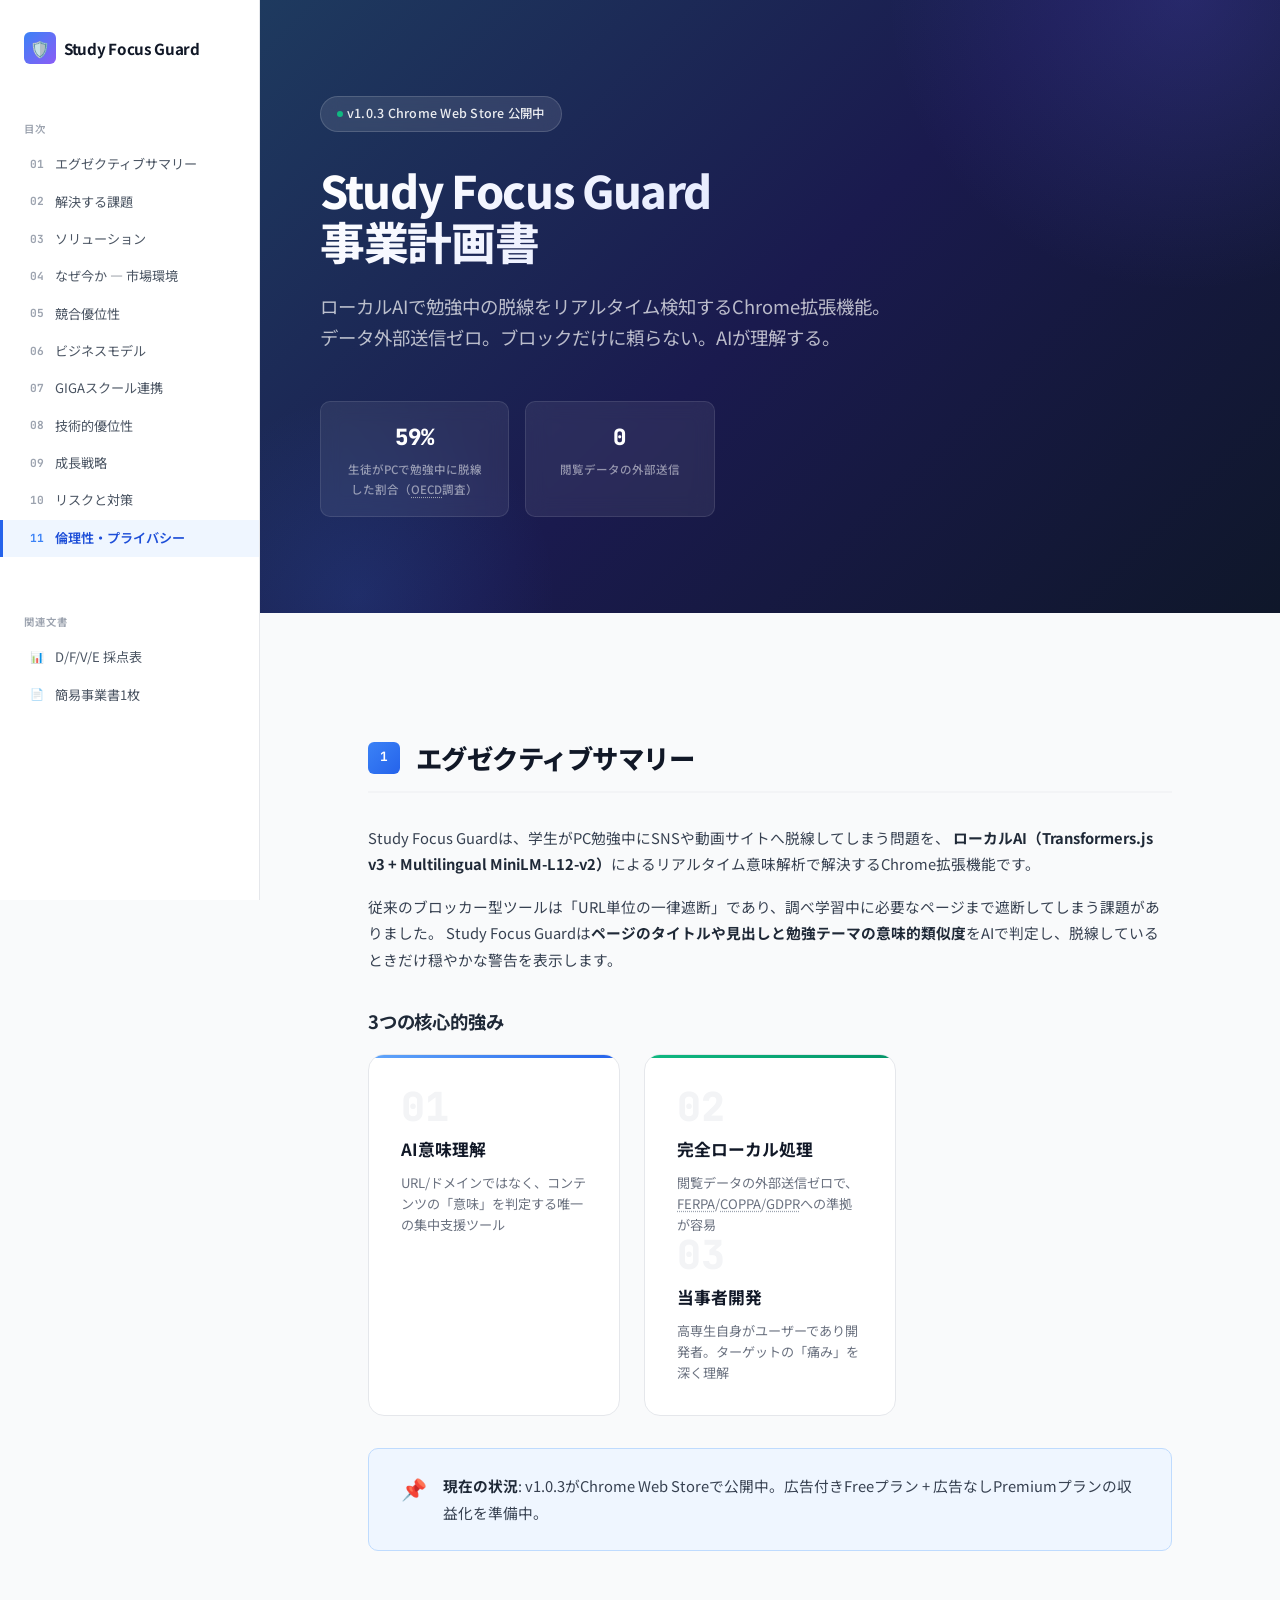
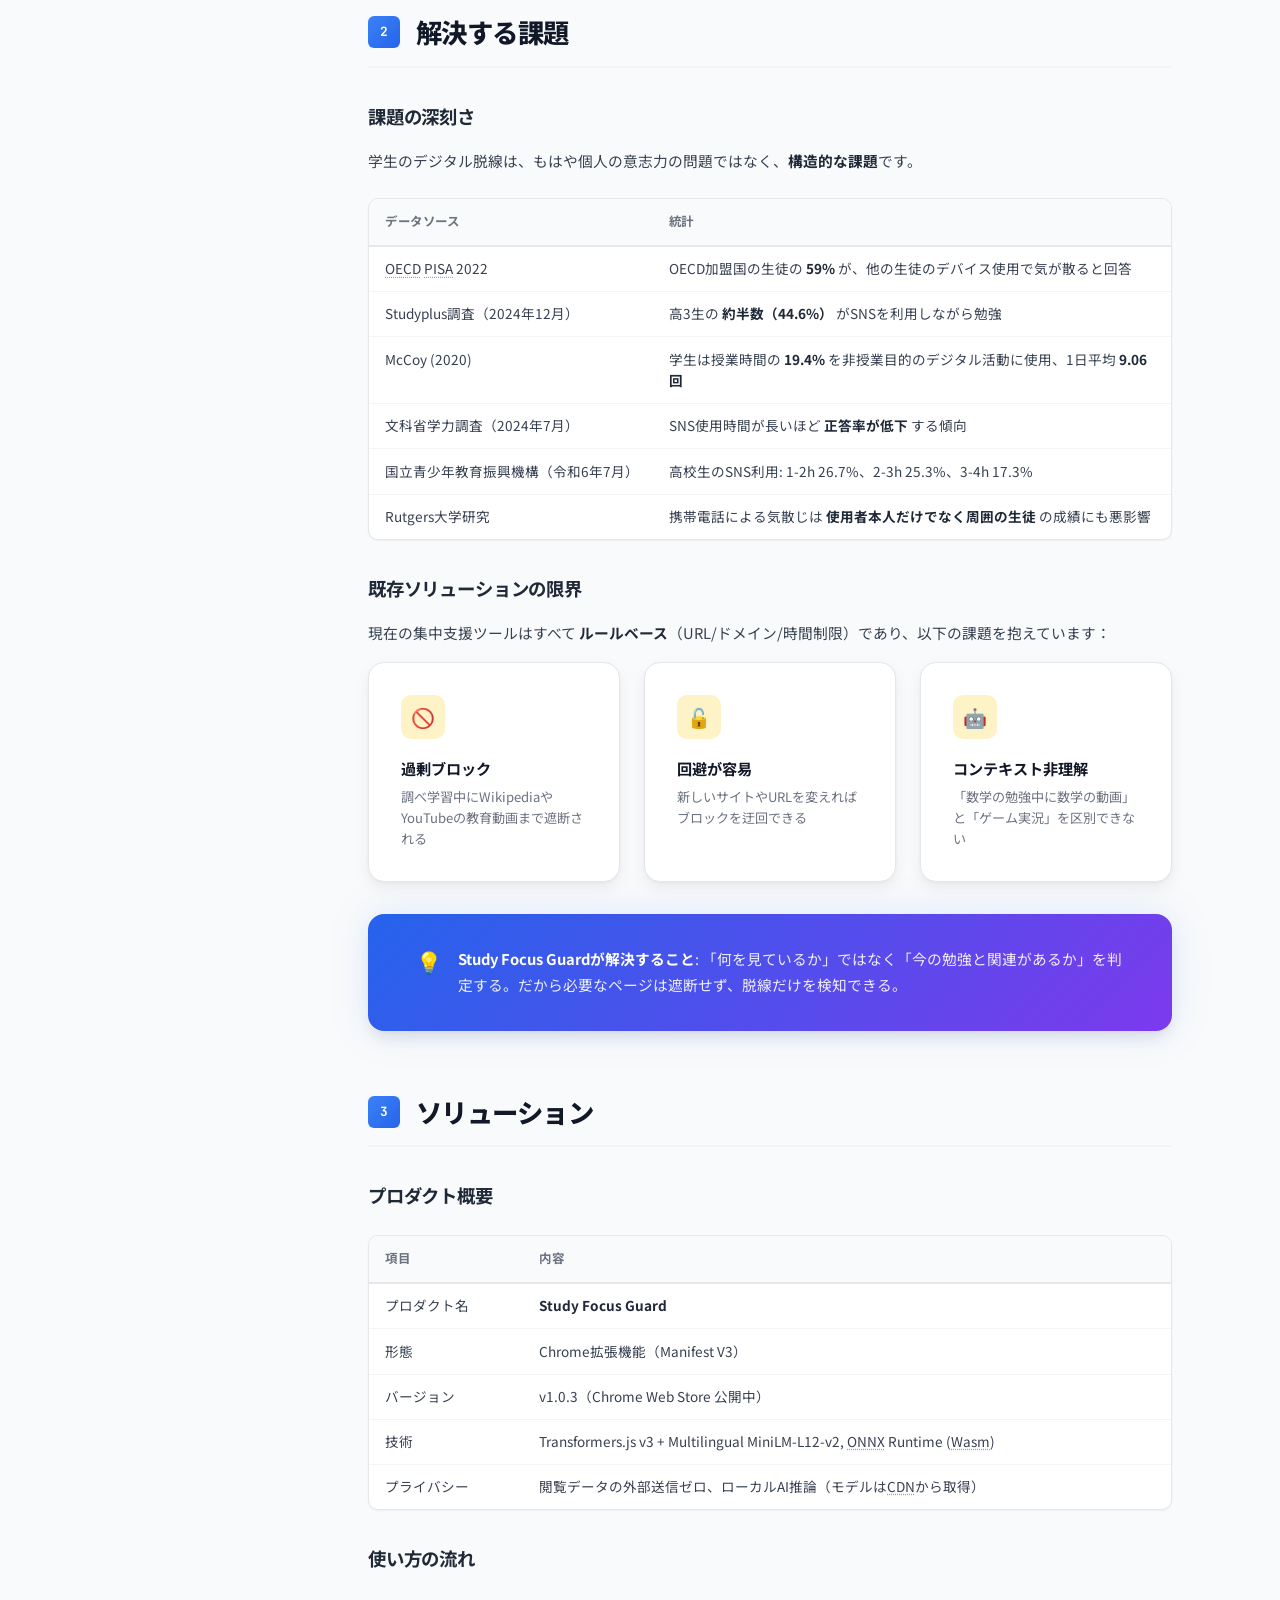
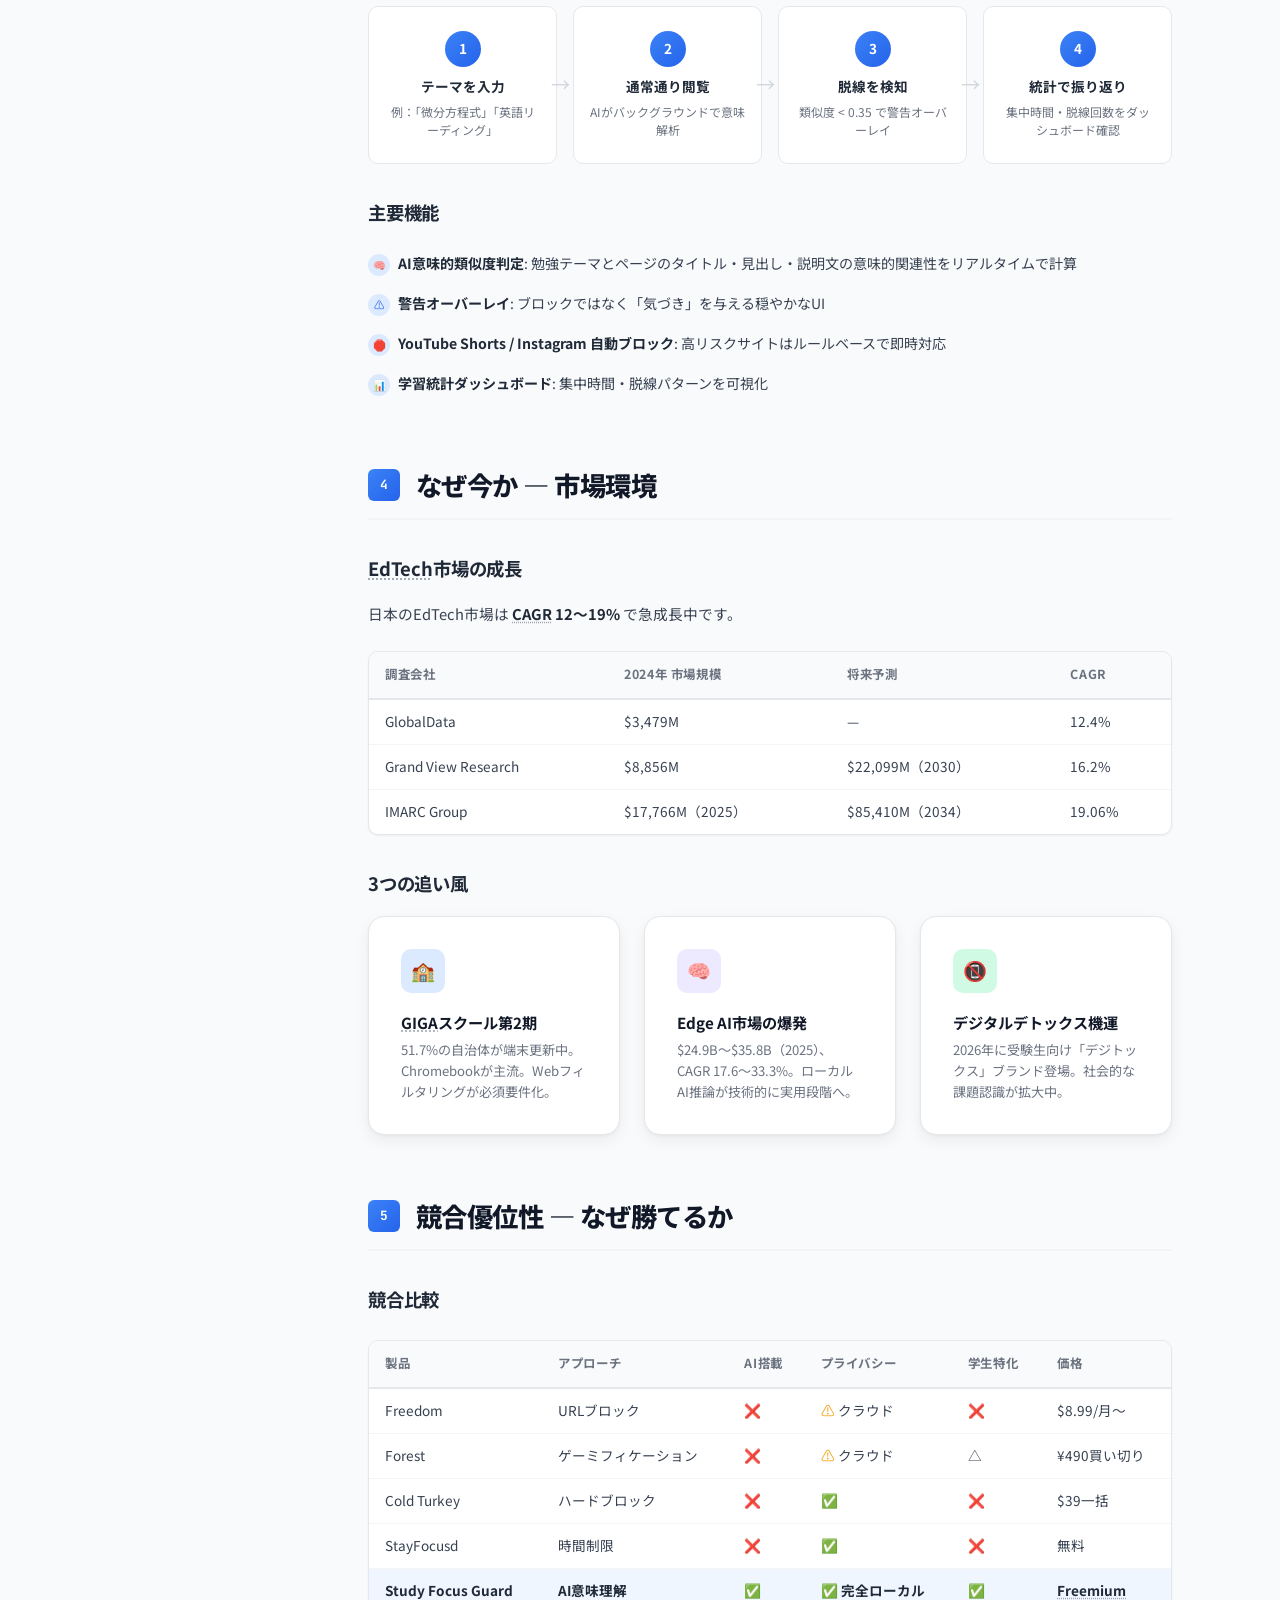
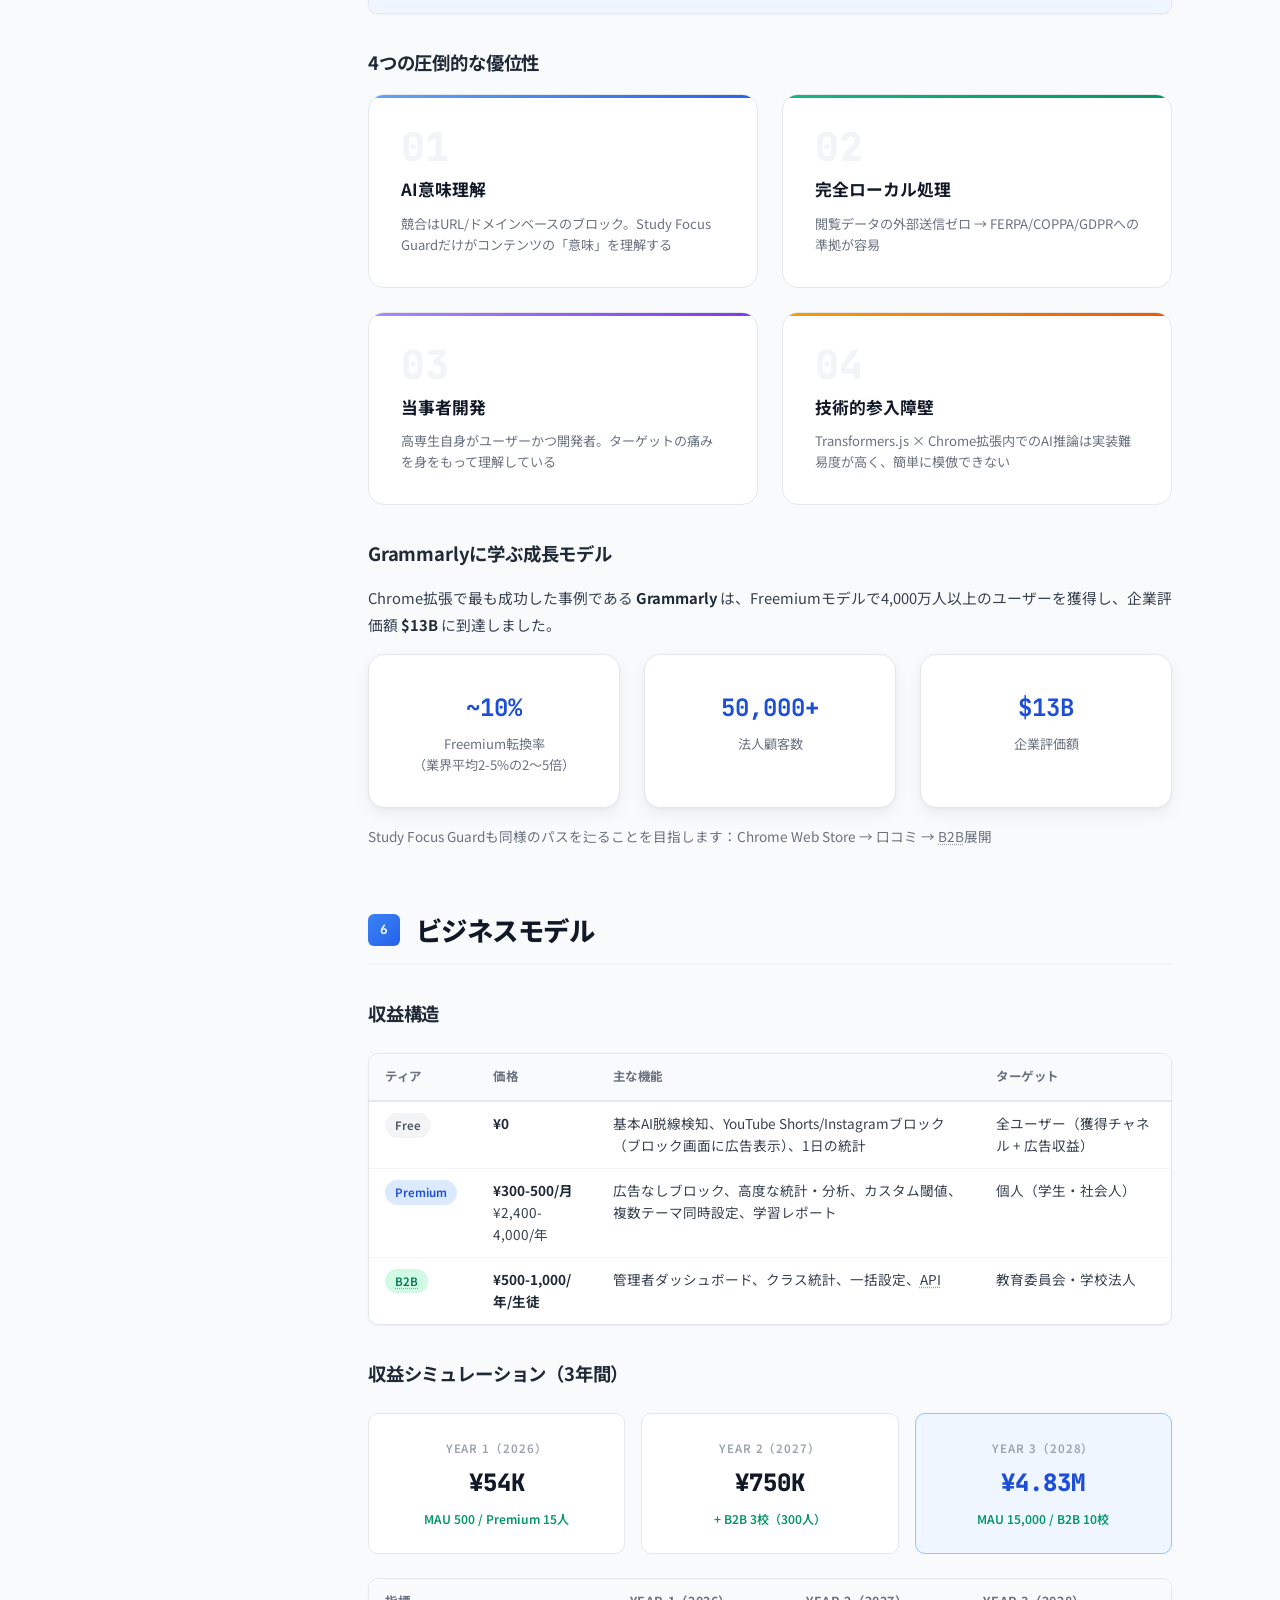
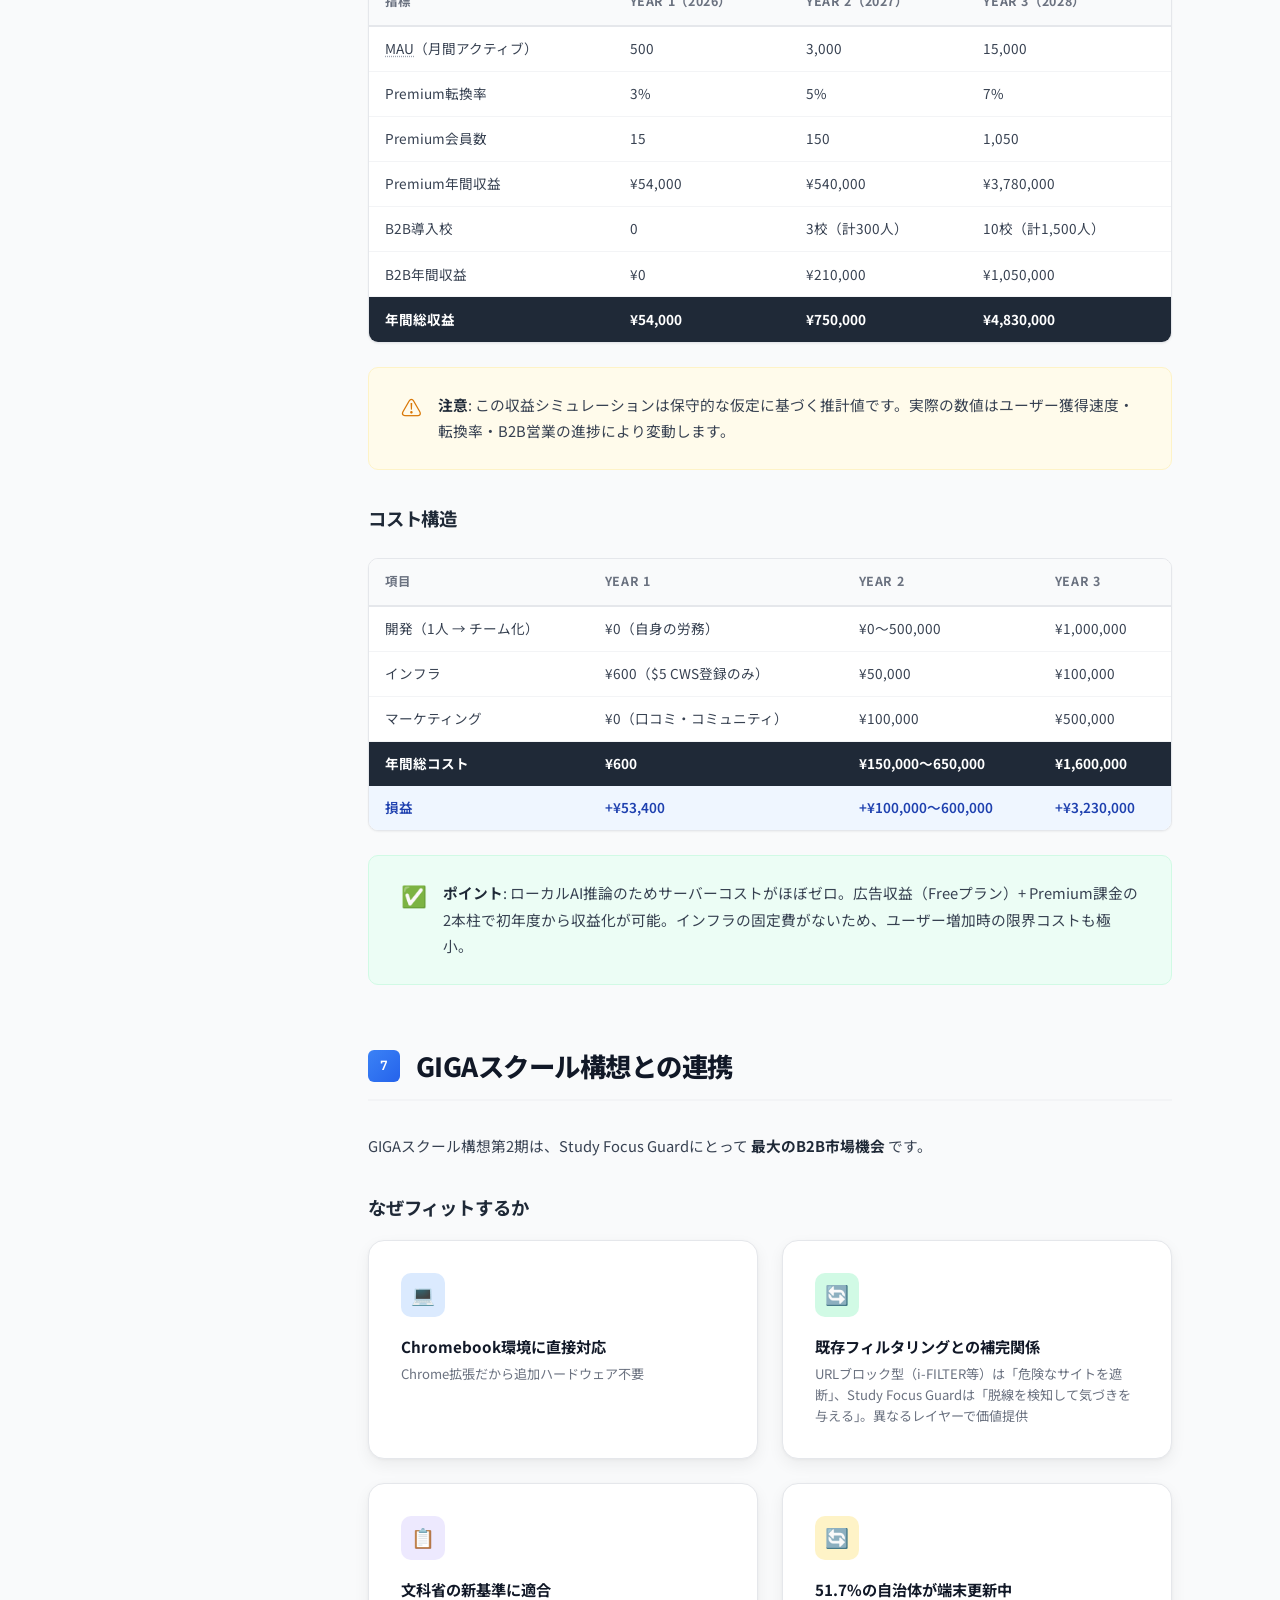
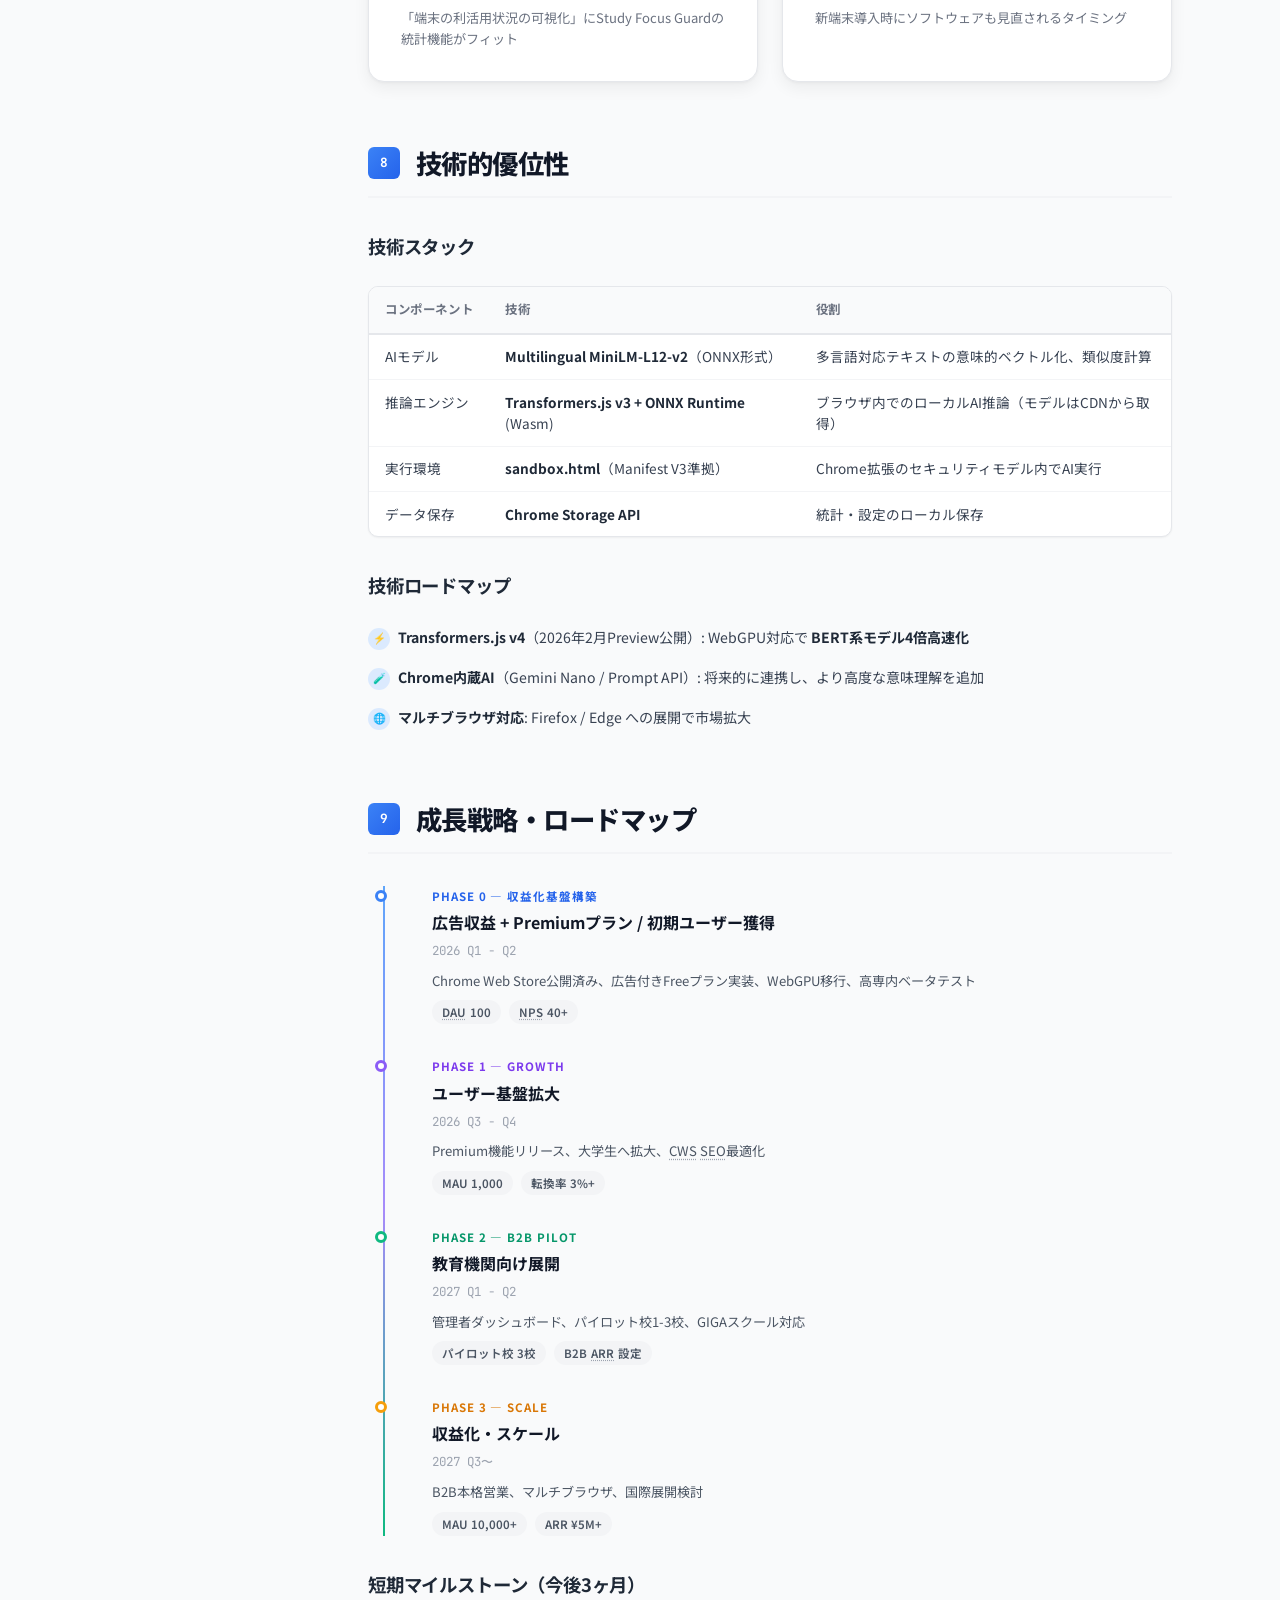
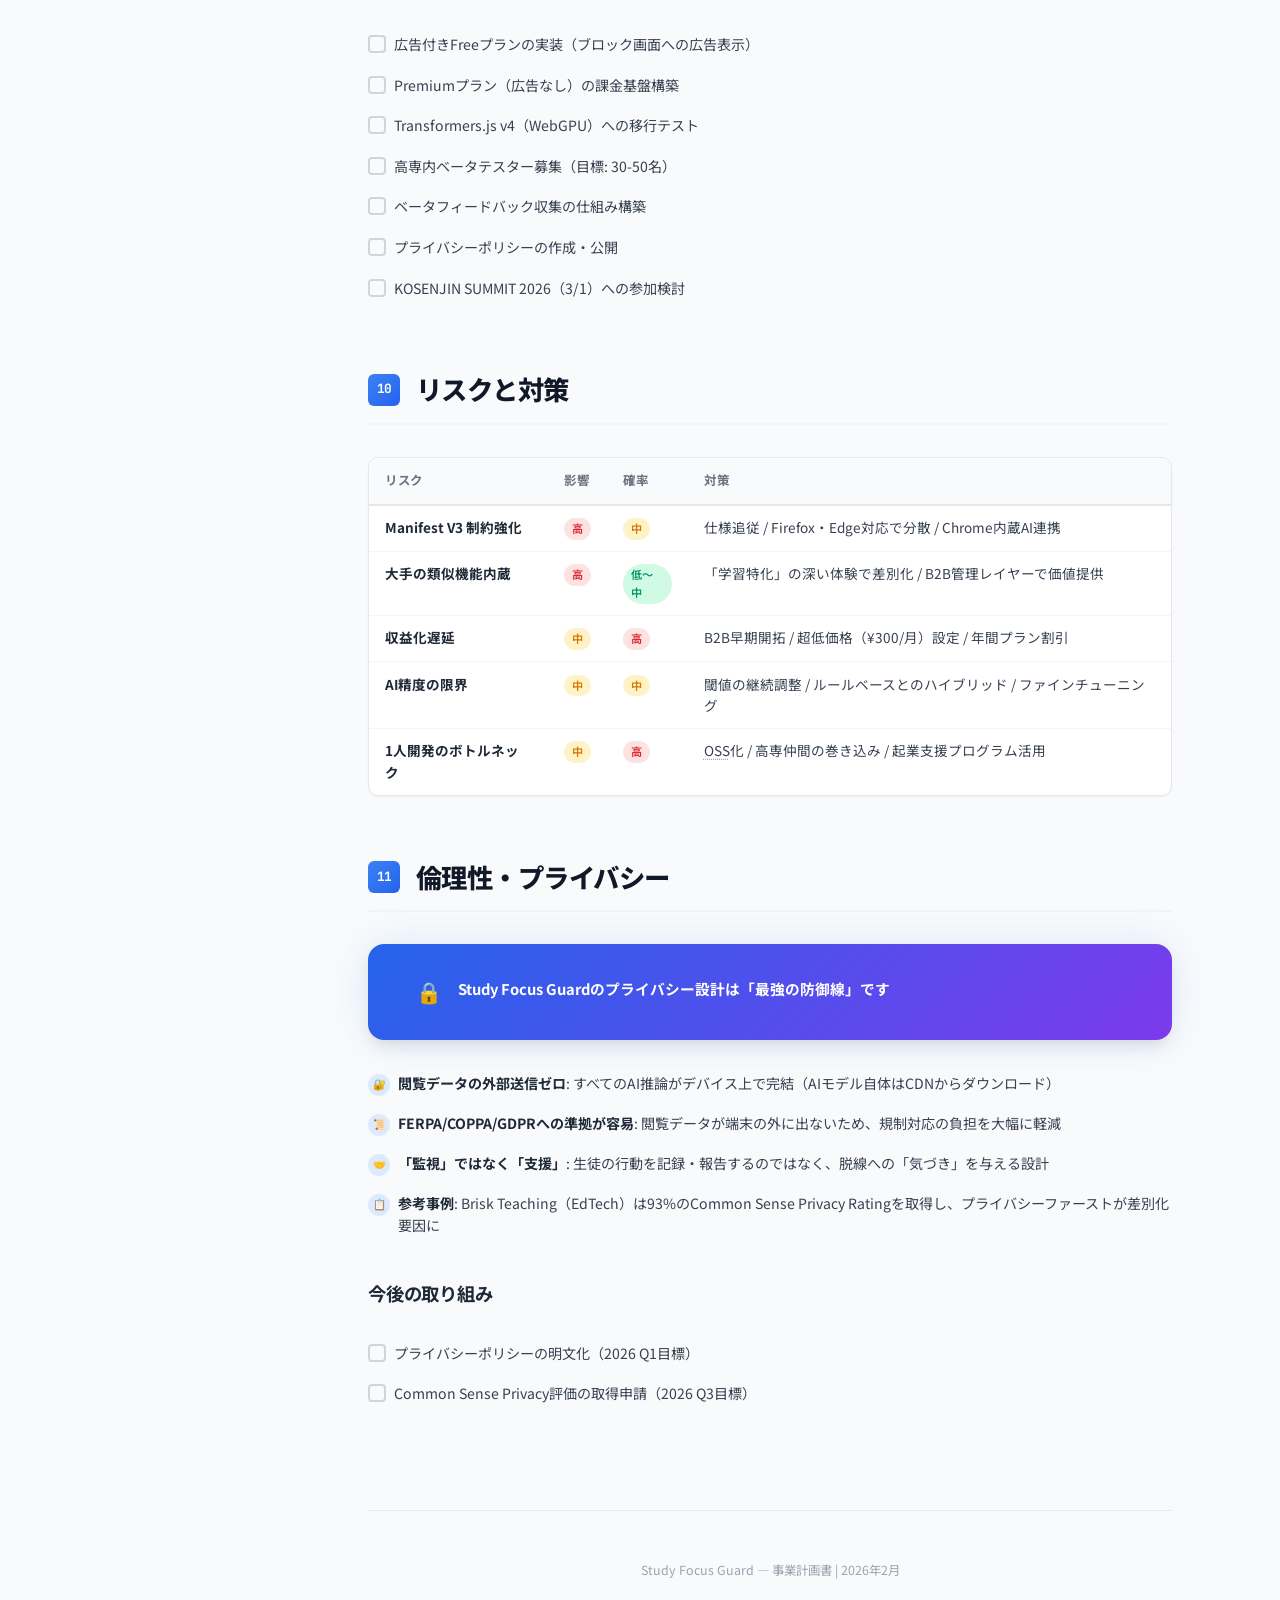
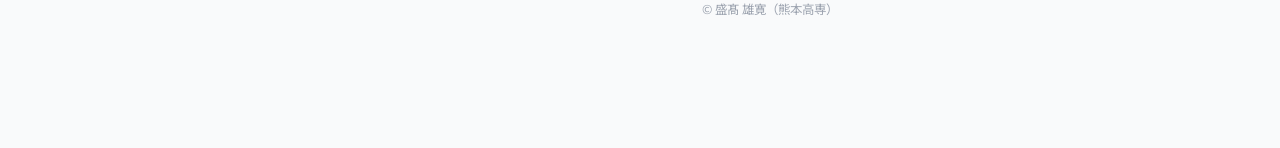
==== commit c47ddac1: "計画書とかを修正" ====
--- a/docs/index.html
+++ b/docs/index.html
@@ -39,8 +39,7 @@
       <li><a href="#technology"><span class="nav-number">08</span>技術的優位性</a></li>
       <li><a href="#roadmap"><span class="nav-number">09</span>成長戦略</a></li>
       <li><a href="#risk"><span class="nav-number">10</span>リスクと対策</a></li>
-      <li><a href="#support"><span class="nav-number">11</span>支援制度</a></li>
-      <li><a href="#ethics"><span class="nav-number">12</span>倫理性・プライバシー</a></li>
+      <li><a href="#ethics"><span class="nav-number">11</span>倫理性・プライバシー</a></li>
     </ul>
 
     <div class="sidebar-label" style="margin-top: var(--space-xl);">関連文書</div>
@@ -58,7 +57,7 @@
       <div class="hero-inner">
         <div class="hero-badge">
           <span class="badge-dot"></span>
-          v1.0.2 Chrome Web Store 公開中
+          v1.0.3 Chrome Web Store 公開中
         </div>
         <h1>Study Focus Guard<br>事業計画書</h1>
         <p class="subtitle">
@@ -115,7 +114,7 @@
         <div class="callout callout-blue" style="margin-top: var(--space-xl);">
           <div class="callout-icon">📌</div>
           <div class="callout-content">
-            <p><strong>現在の状況</strong>: v1.0.2がChrome Web Storeで公開中。広告付きFreeプラン + 広告なしPremiumプランの収益化を準備中。</p>
+            <p><strong>現在の状況</strong>: v1.0.3がChrome Web Storeで公開中。広告付きFreeプラン + 広告なしPremiumプランの収益化を準備中。</p>
           </div>
         </div>
       </section>
@@ -212,7 +211,7 @@
             <tbody>
               <tr><td>プロダクト名</td><td><strong>Study Focus Guard</strong></td></tr>
               <tr><td>形態</td><td>Chrome拡張機能（Manifest V3）</td></tr>
-              <tr><td>バージョン</td><td>v1.0.2（Chrome Web Store 公開中）</td></tr>
+              <tr><td>バージョン</td><td>v1.0.3（Chrome Web Store 公開中）</td></tr>
               <tr><td>技術</td><td>Transformers.js v3 + Multilingual MiniLM-L12-v2, <abbr title="ニューラルネットワークのオープン規格モデル形式 (Open Neural Network Exchange)">ONNX</abbr> Runtime (<abbr title="ブラウザ上で高速実行するための中間形式 (WebAssembly)">Wasm</abbr>)</td></tr>
               <tr><td>プライバシー</td><td>閲覧データの外部送信ゼロ、ローカルAI推論（モデルは<abbr title="コンテンツ配信ネットワーク (Content Delivery Network)">CDN</abbr>から取得）</td></tr>
 
@@ -692,63 +691,10 @@
         </div>
       </section>
 
-      <!-- ===================== 11. Support ===================== -->
-      <section class="section" id="support">
-        <div class="section-header">
-          <h2><span class="section-number">11</span>活用可能な支援制度</h2>
-        </div>
-
-        <div class="program-card">
-          <div style="flex: 1;">
-            <div style="display: flex; align-items: center; gap: var(--space-sm); margin-bottom: 4px;">
-              <strong style="font-size: 0.95rem;"><abbr title="ディープラーニングコンテスト — 高専生向けAI×事業創出コンテスト">DCON</abbr></strong>
-              <span class="program-fit fit-high">◎ 親和性 高</span>
-            </div>
-            <p style="font-size: 0.82rem; color: var(--gray-600); margin: 0;">高専生向けAI×事業創出コンテスト — ローカルAI×教育で高い親和性</p>
-          </div>
-        </div>
-        <div class="program-card">
-          <div style="flex: 1;">
-            <div style="display: flex; align-items: center; gap: var(--space-sm); margin-bottom: 4px;">
-              <strong style="font-size: 0.95rem;">未踏事業（<abbr title="独立行政法人 情報処理推進機構">IPA</abbr>）</strong>
-              <span class="program-fit fit-high">◎ 親和性 高</span>
-            </div>
-            <p style="font-size: 0.82rem; color: var(--gray-600); margin: 0;">独創的IT人材の発掘・育成 — 技術的独自性が応募要件に合致</p>
-          </div>
-        </div>
-        <div class="program-card">
-          <div style="flex: 1;">
-            <div style="display: flex; align-items: center; gap: var(--space-sm); margin-bottom: 4px;">
-              <strong style="font-size: 0.95rem;">起業家甲子園 / 起業家万博</strong>
-              <span class="program-fit fit-medium">○ 親和性 中</span>
-            </div>
-            <p style="font-size: 0.82rem; color: var(--gray-600); margin: 0;">総務省・<abbr title="国立研究開発法人 情報通信研究機構">NICT</abbr>主催の全国コンテスト — 学生起業アイデアとして出場可能</p>
-          </div>
-        </div>
-        <div class="program-card">
-          <div style="flex: 1;">
-            <div style="display: flex; align-items: center; gap: var(--space-sm); margin-bottom: 4px;">
-              <strong style="font-size: 0.95rem;">高専発スタートアップ支援</strong>
-              <span class="program-fit fit-medium">○ 親和性 中</span>
-            </div>
-            <p style="font-size: 0.82rem; color: var(--gray-600); margin: 0;">高専機構によるインキュベーション — メンタリング・ネットワーク獲得</p>
-          </div>
-        </div>
-        <div class="program-card">
-          <div style="flex: 1;">
-            <div style="display: flex; align-items: center; gap: var(--space-sm); margin-bottom: 4px;">
-              <strong style="font-size: 0.95rem;">KOSENJIN SUMMIT 2026</strong>
-              <span class="program-fit fit-medium">○ 親和性 中</span>
-            </div>
-            <p style="font-size: 0.82rem; color: var(--gray-600); margin: 0;">2026/3/1 STATION Ai（名古屋） — EdTech起業家との交流・ピッチ練習</p>
-          </div>
-        </div>
-      </section>
-
-      <!-- ===================== 12. Ethics ===================== -->
+      <!-- ===================== 11. Ethics ===================== -->
       <section class="section" id="ethics">
         <div class="section-header">
-          <h2><span class="section-number">12</span>倫理性・プライバシー</h2>
+          <h2><span class="section-number">11</span>倫理性・プライバシー</h2>
         </div>
 
         <div class="callout callout-highlight">
